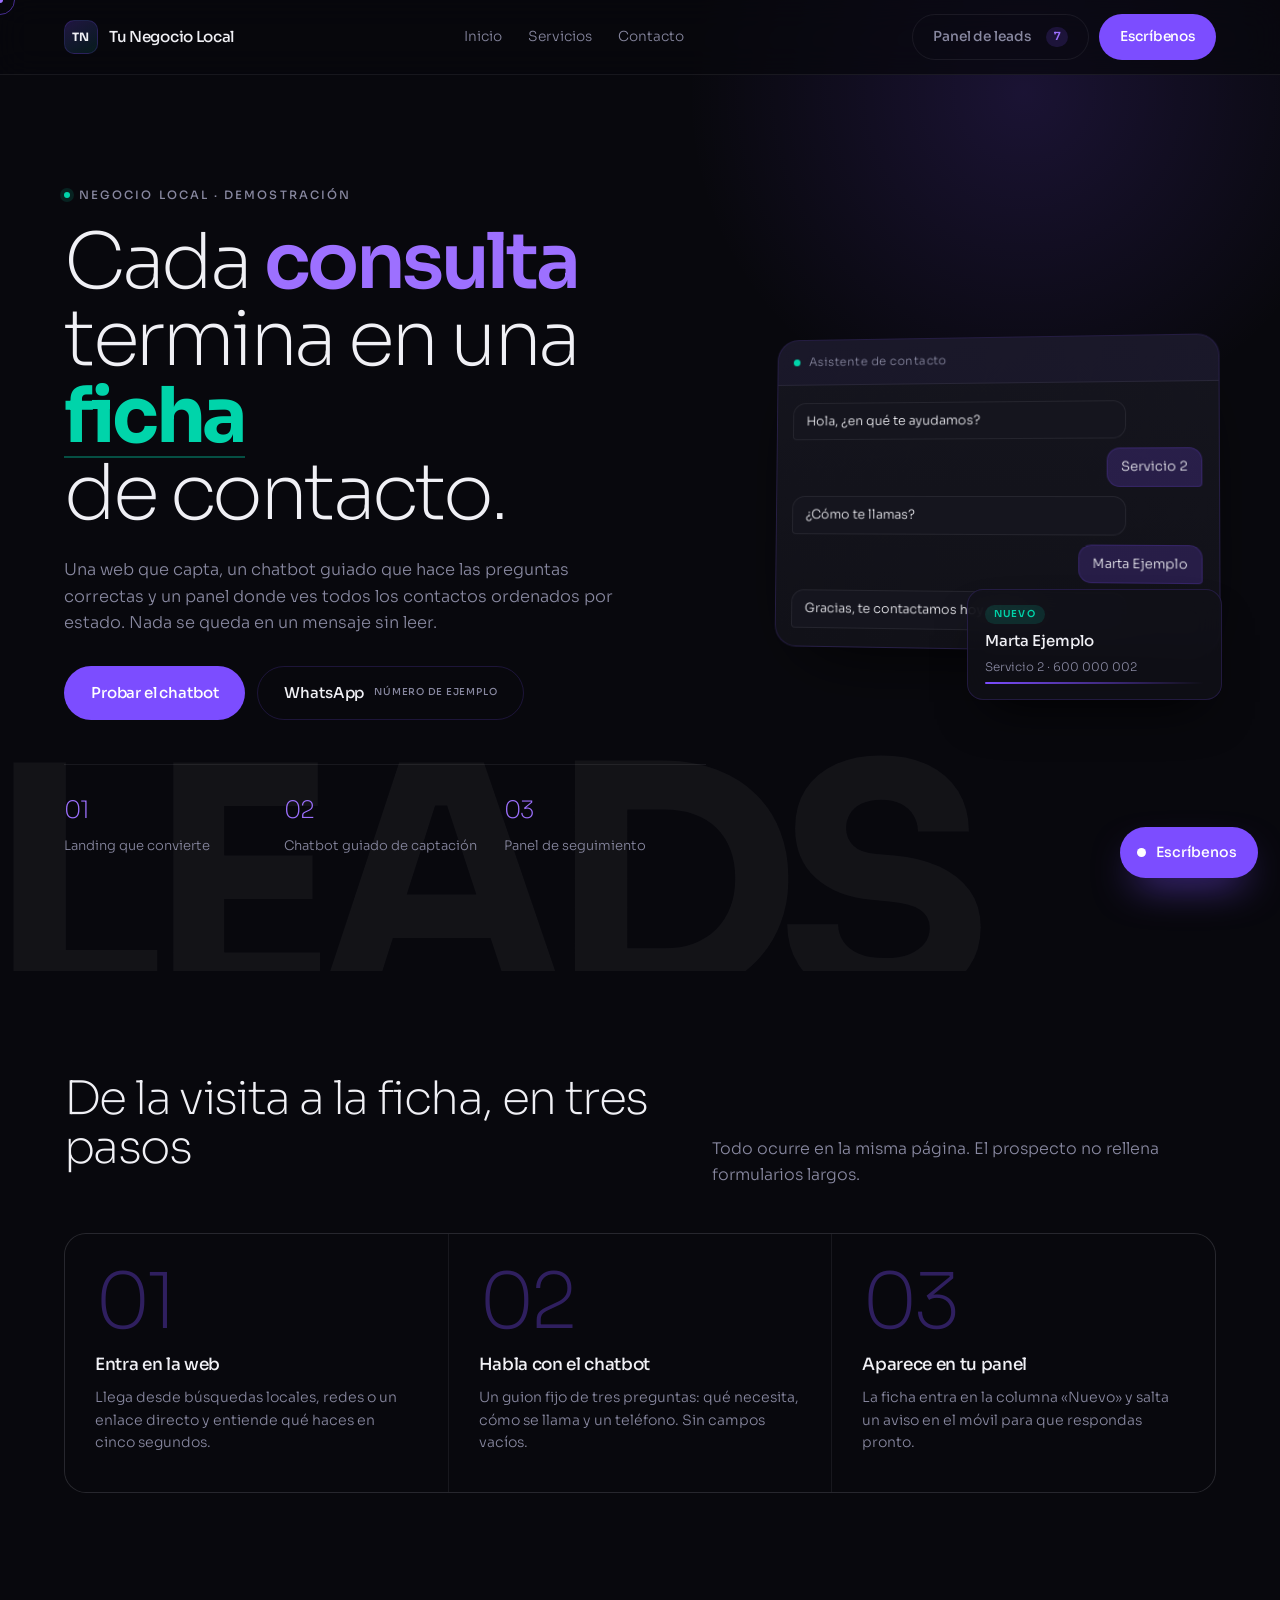
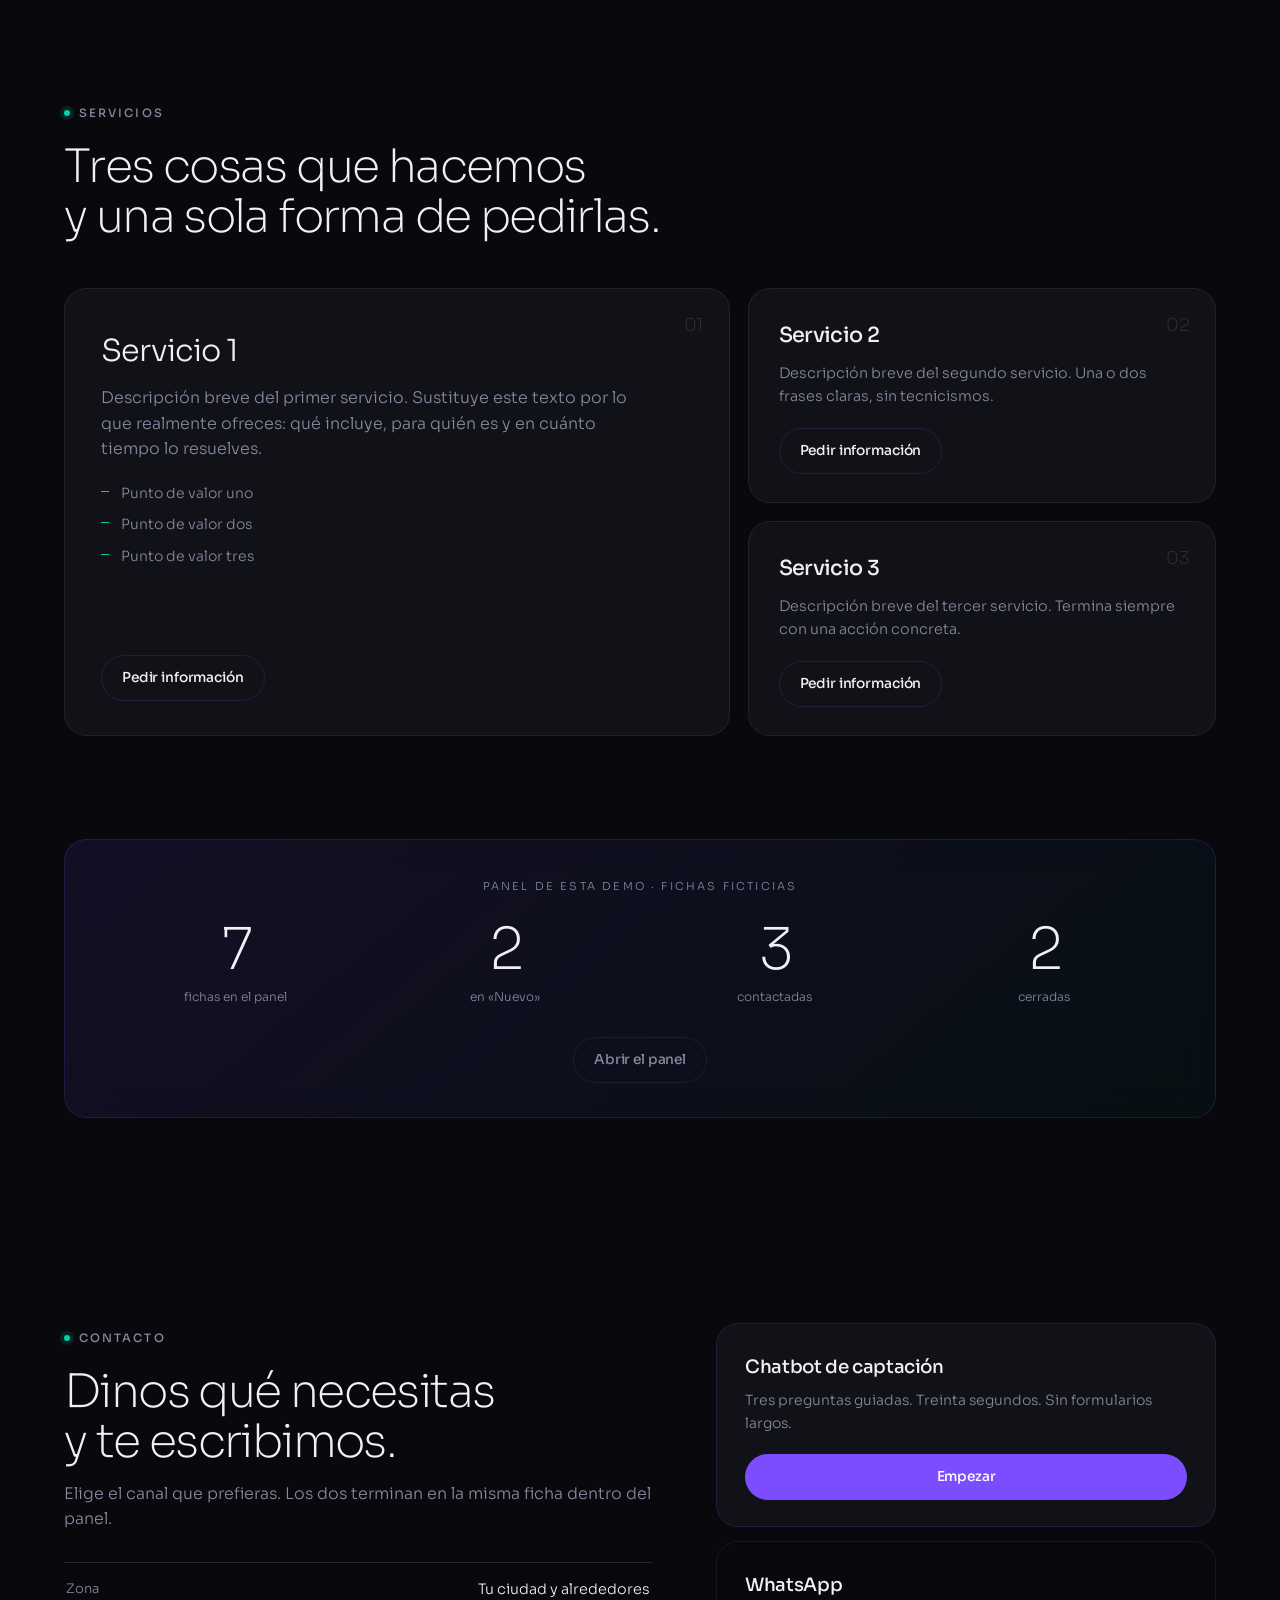
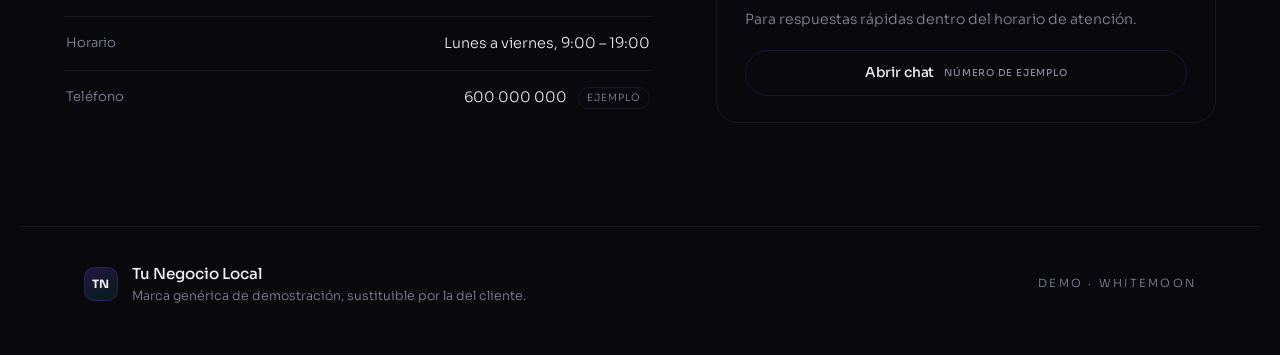
==== index.html @ 9c2a7967 "feat: demo de venta del Pack Lead Demo generica de negocio local, reskineable por sector, en una sol" ====
<!doctype html>
<html lang="es">
<head>
<meta charset="utf-8">
<meta name="viewport" content="width=device-width, initial-scale=1">
<meta name="robots" content="noindex, nofollow, noarchive, nosnippet">
<meta name="googlebot" content="noindex, nofollow">
<title>Tu Negocio Local — Demo Pack Lead</title>
<meta name="description" content="Demostracion comercial del Pack Lead: landing, chatbot de captacion guiado y panel de seguimiento de leads. Datos ficticios.">
<link rel="preconnect" href="https://fonts.googleapis.com">
<link rel="preconnect" href="https://fonts.gstatic.com" crossorigin>
<link href="https://fonts.googleapis.com/css2?family=Sora:wght@200;300;400;500;600;700&display=swap" rel="stylesheet">
<link rel="stylesheet" href="assets/styles.css">
</head>
<body>

<div class="cursor" id="cursorDot" aria-hidden="true"></div>
<div class="cursor cursor--ring" id="cursorRing" aria-hidden="true"></div>

<!-- ============ NAV ============ -->
<header class="nav" id="nav">
  <a class="brand" href="#inicio" data-view="landing">
    <span class="brand__mark" data-brand-mark>TN</span>
    <span class="brand__name" data-brand-name>Tu Negocio Local</span>
  </a>

  <nav class="nav__links" aria-label="Secciones">
    <a href="#inicio" data-view="landing">Inicio</a>
    <a href="#servicios" data-view="landing">Servicios</a>
    <a href="#contacto" data-view="landing">Contacto</a>
  </nav>

  <div class="nav__actions">
    <button class="btn btn--ghost" data-view="pipeline" type="button">
      Panel de leads
      <span class="pill" data-count-total>0</span>
    </button>
    <button class="btn btn--solid" data-chat-open type="button">Escríbenos</button>
  </div>
</header>

<!-- ============ VISTA LANDING ============ -->
<main class="view is-active" id="view-landing">

  <!-- HERO -->
  <section class="hero" id="inicio">
    <span class="hero__ghost" aria-hidden="true">LEADS</span>
    <div class="hero__grid">

      <div class="hero__main">
        <p class="eyebrow"><span class="eyebrow__dot"></span>Negocio local · Demostración</p>
        <h1 class="hero__title">
          Cada <span class="rot" data-rotate>consulta</span><br>
          termina en una <em>ficha</em><br>
          de contacto.
        </h1>
        <p class="hero__lead">
          Una web que capta, un chatbot guiado que hace las preguntas correctas
          y un panel donde ves todos los contactos ordenados por estado.
          Nada se queda en un mensaje sin leer.
        </p>
        <div class="hero__cta">
          <button class="btn btn--solid btn--lg" data-chat-open type="button">Probar el chatbot</button>
          <a class="btn btn--line btn--lg" href="https://wa.me/34600000000?text=Hola%2C%20quiero%20informaci%C3%B3n" target="_blank" rel="noopener">
            WhatsApp<span class="btn__note">número de ejemplo</span>
          </a>
        </div>
        <ul class="hero__meta">
          <li><span>01</span>Landing que convierte</li>
          <li><span>02</span>Chatbot guiado de captación</li>
          <li><span>03</span>Panel de seguimiento</li>
        </ul>
      </div>

      <aside class="hero__aside" aria-hidden="true">
        <div class="device">
          <div class="device__bar">
            <span class="device__dot"></span>
            <span class="device__title">Asistente de contacto</span>
          </div>
          <div class="device__body">
            <p class="bub bub--bot">Hola, ¿en qué te ayudamos?</p>
            <p class="bub bub--user">Servicio 2</p>
            <p class="bub bub--bot">¿Cómo te llamas?</p>
            <p class="bub bub--user">Marta Ejemplo</p>
            <p class="bub bub--bot">Gracias, te contactamos hoy mismo.</p>
          </div>
        </div>
        <div class="floatcard">
          <span class="floatcard__tag">Nuevo</span>
          <strong>Marta Ejemplo</strong>
          <span class="floatcard__meta">Servicio 2 · 600 000 002</span>
          <span class="floatcard__line"></span>
        </div>
      </aside>

    </div>
  </section>

  <!-- FLUJO -->
  <section class="flow">
    <header class="flow__head">
      <h2 class="h2">De la visita a la ficha, en tres pasos</h2>
      <p class="muted">Todo ocurre en la misma página. El prospecto no rellena formularios largos.</p>
    </header>
    <ol class="flow__steps">
      <li class="step" data-reveal style="--i:0">
        <span class="step__num">01</span>
        <h3>Entra en la web</h3>
        <p>Llega desde búsquedas locales, redes o un enlace directo y entiende qué haces en cinco segundos.</p>
      </li>
      <li class="step" data-reveal style="--i:1">
        <span class="step__num">02</span>
        <h3>Habla con el chatbot</h3>
        <p>Un guion fijo de tres preguntas: qué necesita, cómo se llama y un teléfono. Sin campos vacíos.</p>
      </li>
      <li class="step" data-reveal style="--i:2">
        <span class="step__num">03</span>
        <h3>Aparece en tu panel</h3>
        <p>La ficha entra en la columna «Nuevo» y salta un aviso en el móvil para que respondas pronto.</p>
      </li>
    </ol>
  </section>

  <!-- SERVICIOS -->
  <section class="servicios" id="servicios">
    <header class="sec__head">
      <p class="eyebrow"><span class="eyebrow__dot"></span>Servicios</p>
      <h2 class="h2">Tres cosas que hacemos<br>y una sola forma de pedirlas.</h2>
    </header>

    <div class="serv__grid">
      <article class="serv serv--lead" data-reveal style="--i:0">
        <span class="serv__idx">01</span>
        <h3 data-svc="1">Servicio 1</h3>
        <p>Descripción breve del primer servicio. Sustituye este texto por lo que realmente ofreces: qué incluye, para quién es y en cuánto tiempo lo resuelves.</p>
        <ul class="serv__list">
          <li>Punto de valor uno</li>
          <li>Punto de valor dos</li>
          <li>Punto de valor tres</li>
        </ul>
        <button class="btn btn--line" data-chat-open data-chat-service="1" type="button">Pedir información</button>
      </article>

      <article class="serv" data-reveal style="--i:1">
        <span class="serv__idx">02</span>
        <h3 data-svc="2">Servicio 2</h3>
        <p>Descripción breve del segundo servicio. Una o dos frases claras, sin tecnicismos.</p>
        <button class="btn btn--line" data-chat-open data-chat-service="2" type="button">Pedir información</button>
      </article>

      <article class="serv" data-reveal style="--i:2">
        <span class="serv__idx">03</span>
        <h3 data-svc="3">Servicio 3</h3>
        <p>Descripción breve del tercer servicio. Termina siempre con una acción concreta.</p>
        <button class="btn btn--line" data-chat-open data-chat-service="3" type="button">Pedir información</button>
      </article>
    </div>
  </section>

  <!-- CONTADORES DEL PANEL DEMO -->
  <section class="stats">
    <div class="stats__inner">
      <p class="stats__label">Panel de esta demo · fichas ficticias</p>
      <div class="stats__row">
        <div class="stat" data-reveal style="--i:0">
          <span class="stat__n" data-count-total>0</span>
          <span class="stat__k">fichas en el panel</span>
        </div>
        <div class="stat" data-reveal style="--i:1">
          <span class="stat__n" data-count-nuevo>0</span>
          <span class="stat__k">en «Nuevo»</span>
        </div>
        <div class="stat" data-reveal style="--i:2">
          <span class="stat__n" data-count-contactado>0</span>
          <span class="stat__k">contactadas</span>
        </div>
        <div class="stat" data-reveal style="--i:3">
          <span class="stat__n" data-count-cerrado>0</span>
          <span class="stat__k">cerradas</span>
        </div>
      </div>
      <button class="btn btn--ghost" data-view="pipeline" type="button">Abrir el panel</button>
    </div>
  </section>

  <!-- CONTACTO -->
  <section class="contacto" id="contacto">
    <div class="contacto__left" data-reveal style="--i:0">
      <p class="eyebrow"><span class="eyebrow__dot"></span>Contacto</p>
      <h2 class="h2">Dinos qué necesitas<br>y te escribimos.</h2>
      <p class="muted">Elige el canal que prefieras. Los dos terminan en la misma ficha dentro del panel.</p>
      <dl class="contacto__dl">
        <div><dt>Zona</dt><dd>Tu ciudad y alrededores</dd></div>
        <div><dt>Horario</dt><dd>Lunes a viernes, 9:00 – 19:00</dd></div>
        <div><dt>Teléfono</dt><dd>600 000 000 <span class="tag">ejemplo</span></dd></div>
      </dl>
    </div>

    <div class="contacto__right" data-reveal style="--i:1">
      <div class="ccard">
        <h3>Chatbot de captación</h3>
        <p>Tres preguntas guiadas. Treinta segundos. Sin formularios largos.</p>
        <button class="btn btn--solid btn--block" data-chat-open type="button">Empezar</button>
      </div>
      <div class="ccard ccard--alt">
        <h3>WhatsApp</h3>
        <p>Para respuestas rápidas dentro del horario de atención.</p>
        <a class="btn btn--line btn--block" href="https://wa.me/34600000000?text=Hola%2C%20quiero%20informaci%C3%B3n" target="_blank" rel="noopener">Abrir chat<span class="tag">número de ejemplo</span></a>
      </div>
    </div>
  </section>

  <footer class="foot">
    <div class="foot__l">
      <span class="brand__mark" data-brand-mark>TN</span>
      <div>
        <strong data-brand-name>Tu Negocio Local</strong>
        <p class="muted">Marca genérica de demostración, sustituible por la del cliente.</p>
      </div>
    </div>
    <p class="foot__r">Demo · WhiteMoon</p>
  </footer>

</main>

<!-- ============ VISTA PIPELINE ============ -->
<section class="view" id="view-pipeline" aria-label="Panel de leads">

  <div class="gate" id="gate">
    <form class="gate__card" id="gateForm" autocomplete="off">
      <p class="gate__badge">DEMO · sin autenticación real</p>
      <h2>Panel de leads</h2>
      <p class="muted">Acceso de ejemplo. Este panel no guarda ni consulta datos reales: todas las fichas son ficticias y viven solo en esta pestaña.</p>
      <label class="field">
        <span>Usuario</span>
        <input type="text" id="gateUser" value="usuario" spellcheck="false">
      </label>
      <label class="field">
        <span>Contraseña</span>
        <input type="password" id="gatePass" value="demo">
      </label>
      <button class="btn btn--solid btn--block" type="submit">Entrar</button>
      <p class="gate__hint">Credenciales precargadas: <code>usuario</code> / <code>demo</code></p>
    </form>
  </div>

  <div class="board" id="board" hidden>
    <header class="board__head">
      <div>
        <p class="eyebrow"><span class="eyebrow__dot"></span>Panel demo · datos ficticios</p>
        <h2 class="h2">Seguimiento de leads</h2>
      </div>
      <div class="board__actions">
        <button class="btn btn--ghost" data-view="landing" type="button">Volver a la web</button>
        <button class="btn btn--line" id="btnReset" type="button">Reiniciar demo</button>
        <button class="btn btn--solid" data-chat-open type="button">Simular nuevo lead</button>
      </div>
    </header>

    <div class="cols">
      <section class="col" data-col="nuevo">
        <header class="col__head">
          <h3>Nuevo <span class="pill" data-count-nuevo>0</span></h3>
          <span class="col__bar col__bar--nuevo"></span>
        </header>
        <div class="col__body" data-drop="nuevo"></div>
      </section>

      <section class="col" data-col="contactado">
        <header class="col__head">
          <h3>Contactado <span class="pill" data-count-contactado>0</span></h3>
          <span class="col__bar col__bar--contactado"></span>
        </header>
        <div class="col__body" data-drop="contactado"></div>
      </section>

      <section class="col" data-col="cerrado">
        <header class="col__head">
          <h3>Cerrado <span class="pill" data-count-cerrado>0</span></h3>
          <span class="col__bar col__bar--cerrado"></span>
        </header>
        <div class="col__body" data-drop="cerrado"></div>
      </section>
    </div>

    <p class="board__foot">Arrastra una ficha entre columnas o usa las flechas de cada tarjeta. Demo · WhiteMoon</p>
  </div>
</section>

<!-- ============ CHATBOT ============ -->
<button class="launcher" id="launcher" type="button" aria-label="Abrir chat de contacto">
  <span class="launcher__ico" aria-hidden="true"></span>
  <span class="launcher__txt">Escríbenos</span>
</button>

<div class="chat" id="chat" role="dialog" aria-label="Chat de contacto" hidden>
  <header class="chat__head">
    <span class="brand__mark brand__mark--sm" data-brand-mark>TN</span>
    <div class="chat__id">
      <strong data-brand-name>Tu Negocio Local</strong>
      <span>Asistente de contacto</span>
    </div>
    <button class="chat__x" id="chatClose" type="button" aria-label="Cerrar chat">&times;</button>
  </header>

  <div class="chat__log" id="chatLog" aria-live="polite"></div>
  <div class="chat__foot" id="chatFoot"></div>
  <p class="chat__legal">Demostración. Nada de lo que escribas se envía a ningún sitio.</p>
</div>

<!-- Aviso tipo notificación de móvil -->
<div class="toast" id="toast" role="status" aria-live="polite" hidden>
  <span class="toast__ico" data-brand-mark>TN</span>
  <div class="toast__body">
    <div class="toast__top">
      <strong data-brand-name>Tu Negocio Local</strong>
      <span>ahora</span>
    </div>
    <p id="toastText">Nuevo lead</p>
    <span class="toast__tag">aviso de ejemplo</span>
  </div>
</div>

<script src="assets/app.js"></script>
</body>
</html>
---- assets/styles.css ----
/* ============================================================
   Pack Lead — demo de venta · WhiteMoon
   Reskin rápido: cambia los tokens de :root y CONFIG en app.js
   ============================================================ */

:root{
  --bg:#08080d;
  --bg2:#0b0b12;
  --card:#111118;
  --card2:#15151e;
  --p:#7c4dff;
  --p2:#9d70ff;
  --g:#00d4aa;
  --text:#f0f0f5;
  --muted:#8888a0;
  --border:rgba(124,77,255,0.18);
  --border2:rgba(240,240,245,0.07);

  --max:1240px;
  --pad:clamp(20px,5vw,64px);
  --r:16px;
  --r-lg:22px;
  --t:.24s cubic-bezier(.4,0,.2,1);
  --t-slow:.3s cubic-bezier(.4,0,.2,1);
}

*,*::before,*::after{box-sizing:border-box}

html{scroll-behavior:smooth;scroll-padding-top:96px}

body{
  margin:0;
  background:var(--bg);
  color:var(--text);
  font-family:'Sora',system-ui,sans-serif;
  font-weight:300;
  line-height:1.6;
  -webkit-font-smoothing:antialiased;
  overflow-x:hidden;
}

img{max-width:100%}
button,input{font:inherit;color:inherit}
a{color:inherit;text-decoration:none}
[hidden]{display:none!important}

/* ---------- cursor personalizado (solo desktop fino) ---------- */
.cursor{display:none}
@media (hover:hover) and (pointer:fine) and (min-width:1025px){
  body{cursor:none}
  a,button,input,label,[data-drop],.card{cursor:none}
  .cursor{
    display:block;position:fixed;top:0;left:0;z-index:9999;
    pointer-events:none;border-radius:50%;
    transform:translate3d(-50%,-50%,0);
    will-change:transform;
  }
  #cursorDot{width:6px;height:6px;background:var(--p2)}
  #cursorRing{
    width:30px;height:30px;border:1px solid rgba(124,77,255,.55);
    transition:width var(--t),height var(--t),border-color var(--t),background var(--t);
  }
  #cursorRing.is-hot{
    width:52px;height:52px;
    border-color:rgba(0,212,170,.6);
    background:rgba(0,212,170,.07);
  }
}

/* ---------- tipografía base ---------- */
.h2{
  font-size:clamp(1.9rem,3.6vw,3.1rem);
  font-weight:200;
  line-height:1.08;
  letter-spacing:-.035em;
  margin:0 0 14px;
}
.h2 br{display:block}
.muted{color:var(--muted);margin:0}

.eyebrow{
  display:inline-flex;align-items:center;gap:9px;
  margin:0 0 20px;
  font-size:.72rem;font-weight:500;letter-spacing:.18em;text-transform:uppercase;
  color:var(--muted);
}
.eyebrow__dot{
  width:6px;height:6px;border-radius:50%;background:var(--g);
  box-shadow:0 0 0 4px rgba(0,212,170,.13);
}

.tag{
  display:inline-block;margin-left:8px;padding:2px 8px;
  border:1px solid var(--border2);border-radius:99px;
  font-size:.62rem;letter-spacing:.1em;text-transform:uppercase;color:var(--muted);
  vertical-align:middle;
}

.pill{
  display:inline-flex;align-items:center;justify-content:center;
  min-width:22px;height:20px;padding:0 7px;margin-left:8px;
  border-radius:99px;background:rgba(124,77,255,.16);
  color:var(--p2);font-size:.7rem;font-weight:600;
}

/* ---------- botones ---------- */
.btn{
  position:relative;display:inline-flex;align-items:center;justify-content:center;gap:8px;
  padding:11px 20px;border-radius:99px;border:1px solid transparent;
  background:none;font-size:.86rem;font-weight:500;letter-spacing:-.01em;
  transition:background var(--t),border-color var(--t),color var(--t),transform var(--t);
}
.btn:hover{transform:translateY(-1px)}
.btn:active{transform:translateY(0)}
.btn--solid{background:var(--p);color:#fff}
.btn--solid:hover{background:var(--p2)}
.btn--line{border-color:var(--border);color:var(--text)}
.btn--line:hover{border-color:var(--p);background:rgba(124,77,255,.08)}
.btn--ghost{border-color:var(--border2);color:var(--muted)}
.btn--ghost:hover{color:var(--text);border-color:var(--border)}
.btn--lg{padding:14px 26px;font-size:.94rem}
.btn--block{display:flex;width:100%}
.btn__note,.btn .tag{
  font-size:.6rem;letter-spacing:.08em;text-transform:uppercase;color:var(--muted);
  border:0;padding:0;margin-left:2px;white-space:nowrap;
}

/* ---------- nav ---------- */
.nav{
  position:fixed;inset:0 0 auto 0;z-index:900;
  display:flex;align-items:center;justify-content:space-between;gap:24px;
  padding:14px var(--pad);
  background:rgba(8,8,13,.72);
  backdrop-filter:blur(16px);-webkit-backdrop-filter:blur(16px);
  border-bottom:1px solid var(--border2);
}
.brand{display:flex;align-items:center;gap:11px}
.brand__mark{
  display:grid;place-items:center;width:34px;height:34px;flex:none;
  border-radius:10px;border:1px solid var(--border);
  background:linear-gradient(150deg,rgba(124,77,255,.22),rgba(0,212,170,.1));
  font-size:.72rem;font-weight:700;letter-spacing:.06em;
}
.brand__mark--sm{width:30px;height:30px;font-size:.66rem}
.brand__name{font-weight:500;font-size:.95rem;letter-spacing:-.02em}

.nav__links{display:flex;gap:26px}
.nav__links a{
  font-size:.86rem;color:var(--muted);
  transition:color var(--t);
}
.nav__links a:hover{color:var(--text)}

.nav__actions{display:flex;align-items:center;gap:10px}

/* ---------- vistas ---------- */
.view{display:none}
.view.is-active{display:block;animation:viewIn .32s cubic-bezier(.4,0,.2,1)}
@keyframes viewIn{from{opacity:0;transform:translateY(10px)}to{opacity:1;transform:none}}

/* ---------- hero ---------- */
.hero{
  position:relative;overflow:hidden;
  padding:clamp(120px,15vw,180px) var(--pad) clamp(70px,9vw,120px);
}
.hero::before{
  content:'';position:absolute;top:-30%;right:-10%;
  width:60vw;height:60vw;max-width:820px;max-height:820px;
  background:radial-gradient(circle,rgba(124,77,255,.16),transparent 62%);
  pointer-events:none;
}
.hero__ghost{
  position:absolute;left:-.04em;bottom:-.24em;
  font-size:clamp(9rem,25vw,21rem);font-weight:700;letter-spacing:-.06em;
  color:rgba(240,240,245,.045);line-height:1;pointer-events:none;user-select:none;
}
.hero__grid{
  position:relative;max-width:var(--max);margin:0 auto;
  display:grid;grid-template-columns:1.18fr .82fr;gap:clamp(32px,5vw,72px);
  align-items:center;
}
.hero__title{
  margin:0 0 26px;
  font-size:clamp(2.5rem,6vw,5rem);
  font-weight:200;line-height:1;letter-spacing:-.045em;
}
.hero__title em{
  font-style:normal;font-weight:700;color:var(--g);
  position:relative;
}
.hero__title em::after{
  content:'';position:absolute;left:0;right:0;bottom:.08em;height:2px;
  background:rgba(0,212,170,.35);
}
.rot{
  display:inline-block;font-weight:600;color:var(--p2);
  transition:opacity .22s ease,transform .22s ease;
}
.rot.is-out{opacity:0;transform:translateY(-8px)}

.hero__lead{max-width:46ch;margin:0 0 30px;color:var(--muted);font-size:1.02rem}
.hero__cta{display:flex;flex-wrap:wrap;gap:12px;margin-bottom:44px}

.hero__meta{
  list-style:none;margin:0;padding:26px 0 0;
  border-top:1px solid var(--border2);
  display:grid;grid-template-columns:repeat(3,1fr);gap:18px;
}
.hero__meta li{font-size:.82rem;color:var(--muted)}
.hero__meta span{
  display:block;margin-bottom:6px;
  font-size:1.5rem;font-weight:200;color:var(--p2);letter-spacing:-.04em;
}

/* mock del chat + ficha flotante */
.hero__aside{position:relative;padding-bottom:52px}
.device{
  border:1px solid var(--border);border-radius:var(--r-lg);
  background:linear-gradient(180deg,var(--card2),var(--card));
  overflow:hidden;
  box-shadow:0 30px 70px -30px rgba(0,0,0,.9);
  transform:perspective(1000px) rotateY(-6deg) rotateX(2deg);
}
.device__bar{
  display:flex;align-items:center;gap:9px;
  padding:13px 16px;border-bottom:1px solid var(--border2);
  background:rgba(124,77,255,.05);
}
.device__dot{width:7px;height:7px;border-radius:50%;background:var(--g)}
.device__title{font-size:.74rem;color:var(--muted);letter-spacing:.04em}
.device__body{padding:18px 16px;display:flex;flex-direction:column;gap:9px}
.bub{
  margin:0;max-width:82%;padding:9px 13px;border-radius:13px;
  font-size:.8rem;line-height:1.45;
}
.bub--bot{background:var(--card2);border:1px solid var(--border2);border-bottom-left-radius:4px}
.bub--user{
  align-self:flex-end;background:rgba(124,77,255,.2);
  border:1px solid var(--border);border-bottom-right-radius:4px;
}
.floatcard{
  position:absolute;right:-6px;bottom:0;width:min(255px,80%);
  display:flex;flex-direction:column;gap:5px;
  padding:15px 17px;border-radius:var(--r);
  border:1px solid var(--border);
  background:rgba(17,17,24,.82);
  backdrop-filter:blur(14px);-webkit-backdrop-filter:blur(14px);
  box-shadow:0 24px 50px -22px rgba(0,0,0,.95);
  animation:floaty 5.5s ease-in-out infinite;
}
@keyframes floaty{0%,100%{transform:translateY(0)}50%{transform:translateY(-9px)}}
.floatcard__tag{
  align-self:flex-start;padding:2px 9px;border-radius:99px;
  background:rgba(0,212,170,.14);color:var(--g);
  font-size:.6rem;font-weight:600;letter-spacing:.12em;text-transform:uppercase;
}
.floatcard strong{font-weight:500;font-size:.94rem}
.floatcard__meta{font-size:.74rem;color:var(--muted)}
.floatcard__line{height:2px;border-radius:2px;background:linear-gradient(90deg,var(--p),transparent)}

/* ---------- secciones genéricas ---------- */
.flow,.servicios,.contacto,.stats{padding:clamp(64px,8vw,110px) var(--pad)}
.sec__head,.flow__head{max-width:var(--max);margin:0 auto 46px}
.flow__head{display:grid;grid-template-columns:1.1fr .9fr;gap:32px;align-items:end}
.flow__head .muted{max-width:42ch}

/* pasos */
.flow__steps{
  list-style:none;max-width:var(--max);margin:0 auto;padding:0;
  display:grid;grid-template-columns:repeat(3,1fr);gap:1px;
  background:var(--border2);border:1px solid var(--border2);border-radius:var(--r-lg);
  overflow:hidden;
}
.step{padding:34px 30px 38px;background:var(--bg);transition:background var(--t)}
.step:hover{background:var(--card)}
.step__num{
  display:block;margin-bottom:14px;
  font-size:clamp(3.4rem,6vw,5.2rem);font-weight:200;line-height:.9;
  letter-spacing:-.06em;color:rgba(124,77,255,.34);
}
.step h3{margin:0 0 8px;font-size:1.06rem;font-weight:500;letter-spacing:-.02em}
.step p{margin:0;color:var(--muted);font-size:.88rem}

/* servicios: asimétrico 1 grande + 2 apilados */
.serv__grid{
  max-width:var(--max);margin:0 auto;
  display:grid;grid-template-columns:1.35fr .95fr;
  grid-template-rows:auto auto;gap:18px;
}
.serv{
  position:relative;padding:30px 30px 28px;
  border:1px solid var(--border2);border-radius:var(--r-lg);
  background:var(--card);
  transition:border-color var(--t),background var(--t),transform var(--t);
}
.serv:hover{border-color:var(--border);background:var(--card2);transform:translateY(-3px)}
.serv--lead{grid-row:span 2;display:flex;flex-direction:column;padding:38px 36px 34px}
.serv__idx{
  position:absolute;top:22px;right:26px;
  font-size:1.1rem;font-weight:200;color:rgba(240,240,245,.14);letter-spacing:-.04em;
}
.serv h3{margin:0 0 10px;font-size:1.3rem;font-weight:500;letter-spacing:-.03em}
.serv--lead h3{font-size:1.9rem;font-weight:300}
.serv p{margin:0 0 20px;color:var(--muted);font-size:.9rem}
.serv--lead p{font-size:1rem;max-width:44ch}
.serv__list{list-style:none;margin:0 0 26px;padding:0;display:grid;gap:9px}
.serv__list li{
  position:relative;padding-left:20px;font-size:.88rem;color:var(--muted);
}
.serv__list li::before{
  content:'';position:absolute;left:0;top:.62em;
  width:8px;height:1px;background:var(--g);
}
.serv--lead .btn{margin-top:auto;align-self:flex-start}

/* contadores glassmorphism */
.stats{padding-top:0}
.stats__inner{
  max-width:var(--max);margin:0 auto;padding:38px clamp(24px,4vw,48px) 34px;
  border:1px solid var(--border);border-radius:var(--r-lg);
  background:linear-gradient(140deg,rgba(124,77,255,.1),rgba(0,212,170,.04));
  backdrop-filter:blur(18px);-webkit-backdrop-filter:blur(18px);
  text-align:center;
}
.stats__label{
  margin:0 0 26px;font-size:.68rem;letter-spacing:.2em;text-transform:uppercase;color:var(--muted);
}
.stats__row{
  display:grid;grid-template-columns:repeat(4,1fr);gap:24px;margin-bottom:30px;
}
.stat__n{
  display:block;font-size:clamp(2.4rem,5vw,3.6rem);font-weight:200;
  line-height:1;letter-spacing:-.05em;color:var(--text);
  font-variant-numeric:tabular-nums;
}
.stat__k{display:block;margin-top:9px;font-size:.76rem;color:var(--muted)}

/* contacto */
.contacto{
  max-width:calc(var(--max) + var(--pad)*2);margin:0 auto;
  display:grid;grid-template-columns:1fr .85fr;gap:clamp(32px,5vw,72px);align-items:start;
}
.contacto__dl{margin:30px 0 0;display:grid;gap:1px;background:var(--border2);border-top:1px solid var(--border2)}
.contacto__dl>div{
  display:flex;justify-content:space-between;gap:20px;
  padding:15px 2px;background:var(--bg);
}
.contacto__dl dt{color:var(--muted);font-size:.82rem;margin:0}
.contacto__dl dd{margin:0;font-size:.9rem}
.contacto__right{display:grid;gap:14px}
.ccard{
  padding:28px 28px 26px;border-radius:var(--r-lg);
  border:1px solid var(--border);background:var(--card);
}
.ccard--alt{border-color:var(--border2);background:transparent}
.ccard h3{margin:0 0 8px;font-size:1.15rem;font-weight:500;letter-spacing:-.02em}
.ccard p{margin:0 0 20px;color:var(--muted);font-size:.88rem}

/* footer */
.foot{
  max-width:var(--max);margin:0 auto;
  padding:34px var(--pad) 48px;
  display:flex;align-items:center;justify-content:space-between;gap:24px;flex-wrap:wrap;
  border-top:1px solid var(--border2);
}
.foot__l{display:flex;align-items:center;gap:14px}
.foot__l strong{font-weight:500;font-size:.95rem}
.foot__l .muted{font-size:.78rem}
.foot__r{
  margin:0;font-size:.7rem;letter-spacing:.2em;text-transform:uppercase;color:var(--muted);
}

/* ---------- reveal ---------- */
[data-reveal]{
  opacity:0;transform:translateY(18px);
  transition:opacity .55s cubic-bezier(.4,0,.2,1),transform .55s cubic-bezier(.4,0,.2,1);
  transition-delay:calc(var(--i,0) * 70ms);
}
[data-reveal].is-in{opacity:1;transform:none}

/* ============================================================
   PANEL / PIPELINE
   ============================================================ */
#view-pipeline{padding:104px var(--pad) 64px;min-height:100vh}

.gate{display:grid;place-items:center;min-height:70vh}
.gate__card{
  width:min(420px,100%);padding:34px 32px 30px;
  border:1px solid var(--border);border-radius:var(--r-lg);
  background:var(--card);
  box-shadow:0 40px 80px -40px rgba(0,0,0,.9);
}
.gate__badge{
  display:inline-block;margin:0 0 16px;padding:4px 11px;border-radius:99px;
  background:rgba(0,212,170,.12);color:var(--g);
  font-size:.62rem;font-weight:600;letter-spacing:.14em;
}
.gate__card h2{margin:0 0 8px;font-size:1.6rem;font-weight:300;letter-spacing:-.03em}
.gate__card .muted{font-size:.84rem;margin-bottom:24px}
.field{display:block;margin-bottom:14px}
.field span{
  display:block;margin-bottom:6px;
  font-size:.7rem;letter-spacing:.12em;text-transform:uppercase;color:var(--muted);
}
.field input{
  width:100%;padding:12px 14px;border-radius:11px;
  border:1px solid var(--border2);background:var(--bg2);color:var(--text);
  font-size:.9rem;transition:border-color var(--t);
}
.field input:focus{outline:none;border-color:var(--p)}
.gate__hint{margin:14px 0 0;font-size:.74rem;color:var(--muted);text-align:center}
.gate__hint code{
  padding:2px 6px;border-radius:5px;background:rgba(124,77,255,.14);
  color:var(--p2);font-size:.72rem;
}

.board{max-width:var(--max);margin:0 auto}
.board__head{
  display:flex;align-items:flex-end;justify-content:space-between;gap:24px;flex-wrap:wrap;
  margin-bottom:34px;
}
.board__actions{display:flex;gap:10px;flex-wrap:wrap}

.cols{display:grid;grid-template-columns:repeat(3,1fr);gap:16px;align-items:start}
.col{
  border:1px solid var(--border2);border-radius:var(--r-lg);
  background:var(--bg2);padding:16px 14px 18px;
  transition:border-color var(--t),background var(--t);
}
.col.is-over{border-color:var(--p);background:rgba(124,77,255,.06)}
.col__head h3{
  margin:0 0 12px;display:flex;align-items:center;
  font-size:.84rem;font-weight:500;letter-spacing:.06em;text-transform:uppercase;color:var(--muted);
}
.col__bar{display:block;height:2px;border-radius:2px;margin-bottom:16px}
.col__bar--nuevo{background:linear-gradient(90deg,var(--p),rgba(124,77,255,.1))}
.col__bar--contactado{background:linear-gradient(90deg,var(--p2),rgba(157,112,255,.08))}
.col__bar--cerrado{background:linear-gradient(90deg,var(--g),rgba(0,212,170,.08))}
.col__body{display:grid;gap:11px;min-height:120px}

.card{
  position:relative;padding:15px 16px 13px;border-radius:var(--r);
  border:1px solid var(--border2);background:var(--card);
  transition:border-color var(--t),transform var(--t),box-shadow var(--t);
}
.card:hover{border-color:var(--border);transform:translateY(-2px)}
.card.is-dragging{opacity:.4}
.card.is-fresh{animation:cardIn .5s cubic-bezier(.34,1.4,.5,1)}
@keyframes cardIn{
  0%{opacity:0;transform:translateY(-16px) scale(.94);box-shadow:0 0 0 0 rgba(0,212,170,.5)}
  60%{box-shadow:0 0 0 6px rgba(0,212,170,0)}
  100%{opacity:1;transform:none}
}
.card__top{display:flex;align-items:center;justify-content:space-between;gap:10px;margin-bottom:5px}
.card__name{font-size:.98rem;font-weight:500;letter-spacing:-.02em}
.card__time{font-size:.68rem;color:var(--muted);font-variant-numeric:tabular-nums}
.card__svc{
  display:inline-block;margin-bottom:9px;padding:2px 9px;border-radius:99px;
  background:rgba(124,77,255,.13);color:var(--p2);font-size:.66rem;letter-spacing:.04em;
}
.card__tel{margin:0 0 12px;font-size:.82rem;color:var(--muted);font-variant-numeric:tabular-nums}
.card__nav{display:flex;gap:6px;border-top:1px solid var(--border2);padding-top:10px}
.card__btn{
  flex:1;padding:6px 0;border-radius:8px;border:1px solid var(--border2);
  background:none;color:var(--muted);font-size:.72rem;
  transition:border-color var(--t),color var(--t),background var(--t);
}
.card__btn:hover:not(:disabled){border-color:var(--p);color:var(--text);background:rgba(124,77,255,.08)}
.card__btn:disabled{opacity:.28}
.card__new{
  position:absolute;top:-6px;right:12px;padding:2px 8px;border-radius:99px;
  background:var(--g);color:#04120e;font-size:.58rem;font-weight:700;letter-spacing:.1em;
}
.col__empty{
  padding:22px 12px;border:1px dashed var(--border2);border-radius:var(--r);
  text-align:center;font-size:.78rem;color:var(--muted);
}
.board__foot{
  margin:34px 0 0;font-size:.72rem;color:var(--muted);
  letter-spacing:.06em;text-align:center;
}

/* ============================================================
   CHATBOT
   ============================================================ */
.launcher{
  position:fixed;right:22px;bottom:22px;z-index:880;
  display:flex;align-items:center;gap:10px;
  padding:13px 20px 13px 16px;border-radius:99px;border:1px solid var(--border);
  background:var(--p);color:#fff;font-size:.88rem;font-weight:500;
  box-shadow:0 18px 40px -14px rgba(124,77,255,.7);
  transition:background var(--t),transform var(--t),opacity var(--t);
}
.launcher:hover{background:var(--p2);transform:translateY(-2px)}
.launcher.is-hidden{opacity:0;pointer-events:none;transform:translateY(8px)}
.launcher__ico{
  width:9px;height:9px;border-radius:50%;background:#fff;
  box-shadow:0 0 0 0 rgba(255,255,255,.6);
  animation:ping 2.4s ease-out infinite;
}
@keyframes ping{
  0%{box-shadow:0 0 0 0 rgba(255,255,255,.55)}
  70%{box-shadow:0 0 0 10px rgba(255,255,255,0)}
  100%{box-shadow:0 0 0 0 rgba(255,255,255,0)}
}

.chat{
  position:fixed;right:22px;bottom:22px;z-index:890;
  width:370px;max-height:min(620px,84vh);
  display:flex;flex-direction:column;
  border:1px solid var(--border);border-radius:var(--r-lg);
  background:var(--card);overflow:hidden;
  box-shadow:0 40px 90px -30px rgba(0,0,0,.95);
  animation:chatIn .28s cubic-bezier(.34,1.3,.5,1);
}
@keyframes chatIn{from{opacity:0;transform:translateY(16px) scale(.97)}to{opacity:1;transform:none}}

.chat__head{
  display:flex;align-items:center;gap:11px;
  padding:14px 14px 13px 16px;border-bottom:1px solid var(--border2);
  background:rgba(124,77,255,.06);
}
.chat__id{flex:1;line-height:1.25}
.chat__id strong{display:block;font-size:.9rem;font-weight:500}
.chat__id span{font-size:.7rem;color:var(--muted)}
.chat__x{
  width:30px;height:30px;border-radius:8px;border:1px solid var(--border2);
  background:none;color:var(--muted);font-size:1.2rem;line-height:1;
  transition:color var(--t),border-color var(--t);
}
.chat__x:hover{color:var(--text);border-color:var(--border)}

.chat__log{
  flex:1;overflow-y:auto;padding:18px 16px;
  display:flex;flex-direction:column;gap:10px;
  scrollbar-width:thin;scrollbar-color:rgba(124,77,255,.35) transparent;
}
.chat__log::-webkit-scrollbar{width:6px}
.chat__log::-webkit-scrollbar-thumb{background:rgba(124,77,255,.3);border-radius:3px}

.msg{
  max-width:86%;padding:10px 14px;border-radius:14px;
  font-size:.85rem;line-height:1.5;
  animation:msgIn .3s cubic-bezier(.4,0,.2,1);
}
@keyframes msgIn{from{opacity:0;transform:translateY(7px)}to{opacity:1;transform:none}}
.msg--bot{background:var(--card2);border:1px solid var(--border2);border-bottom-left-radius:4px}
.msg--user{
  align-self:flex-end;background:rgba(124,77,255,.22);
  border:1px solid var(--border);border-bottom-right-radius:4px;
}
.typing{display:flex;gap:4px;align-items:center;padding:13px 14px}
.typing span{
  width:5px;height:5px;border-radius:50%;background:var(--muted);
  animation:dot 1.2s infinite ease-in-out;
}
.typing span:nth-child(2){animation-delay:.16s}
.typing span:nth-child(3){animation-delay:.32s}
@keyframes dot{0%,60%,100%{opacity:.25;transform:translateY(0)}30%{opacity:1;transform:translateY(-3px)}}

.chat__foot{padding:0 16px 4px;display:grid;gap:8px}
.chat__foot:empty{padding:0}
.opts{display:grid;gap:7px}
.opt{
  padding:10px 14px;border-radius:11px;border:1px solid var(--border);
  background:rgba(124,77,255,.06);color:var(--text);
  font-size:.84rem;text-align:left;
  transition:background var(--t),border-color var(--t),transform var(--t);
}
.opt:hover{background:rgba(124,77,255,.16);transform:translateX(3px)}

.entry{display:flex;gap:8px}
.entry input{
  flex:1;padding:11px 14px;border-radius:11px;
  border:1px solid var(--border2);background:var(--bg2);color:var(--text);
  font-size:.86rem;transition:border-color var(--t);
}
.entry input:focus{outline:none;border-color:var(--p)}
.entry button{
  padding:0 16px;border-radius:11px;border:0;background:var(--p);color:#fff;
  font-size:.84rem;font-weight:500;transition:background var(--t);
}
.entry button:hover{background:var(--p2)}
.entry__err{margin:0;font-size:.72rem;color:#ff8a8a}

.chat__legal{
  margin:0;padding:8px 16px 12px;
  font-size:.66rem;color:var(--muted);text-align:center;
  border-top:1px solid var(--border2);
}

/* ---------- toast ---------- */
.toast{
  position:fixed;top:84px;right:22px;z-index:950;
  display:flex;gap:12px;width:min(330px,calc(100vw - 44px));
  padding:14px 16px;border-radius:var(--r);
  border:1px solid var(--border);
  background:rgba(17,17,24,.92);
  backdrop-filter:blur(18px);-webkit-backdrop-filter:blur(18px);
  box-shadow:0 26px 60px -22px rgba(0,0,0,.95);
  animation:toastIn .38s cubic-bezier(.34,1.35,.5,1);
}
.toast.is-shifted{right:calc(370px + 36px)}
.toast.is-out{animation:toastOut .3s cubic-bezier(.4,0,.2,1) forwards}
@keyframes toastIn{from{opacity:0;transform:translateX(26px)}to{opacity:1;transform:none}}
@keyframes toastOut{to{opacity:0;transform:translateX(26px)}}
.toast__ico{
  display:grid;place-items:center;width:36px;height:36px;flex:none;border-radius:10px;
  border:1px solid var(--border);
  background:linear-gradient(150deg,rgba(124,77,255,.24),rgba(0,212,170,.1));
  font-size:.7rem;font-weight:700;
}
.toast__body{flex:1;min-width:0}
.toast__top{display:flex;justify-content:space-between;gap:10px;margin-bottom:2px}
.toast__top strong{font-size:.78rem;font-weight:500}
.toast__top span{font-size:.68rem;color:var(--muted)}
.toast__body p{margin:0 0 6px;font-size:.86rem;line-height:1.35}
.toast__tag{
  font-size:.6rem;letter-spacing:.1em;text-transform:uppercase;color:var(--muted);
}

/* ============================================================
   RESPONSIVE
   ============================================================ */
@media (max-width:900px){
  .hero__grid{grid-template-columns:1fr;gap:48px}
  .hero__aside{max-width:420px}
  .flow__head{grid-template-columns:1fr;align-items:start}
  .flow__steps{grid-template-columns:1fr}
  .serv__grid{grid-template-columns:1fr}
  .serv--lead{grid-row:auto}
  .contacto{grid-template-columns:1fr}
  .stats__row{grid-template-columns:repeat(2,1fr);gap:28px}
  .cols{grid-template-columns:1fr;gap:14px}
  .col__body{min-height:0}
  .nav__links{display:none}
}

@media (max-width:600px){
  html{scroll-padding-top:80px}
  .nav{padding:11px 16px;gap:10px}
  .brand__name{display:none}
  .nav__actions .btn{padding:9px 13px;font-size:.78rem}
  .hero{padding-top:104px}
  .hero__meta{grid-template-columns:1fr;gap:14px;padding-top:20px}
  .hero__meta span{display:inline-block;margin:0 10px 0 0;font-size:1.05rem}
  .hero__cta{flex-direction:column}
  .hero__cta .btn{width:100%;justify-content:center}
  .hero__aside{padding-bottom:66px}
  .device{transform:none}
  .floatcard{right:0;width:min(230px,86%)}
  .stats__row{grid-template-columns:1fr;gap:22px}
  .stats__inner{padding:30px 20px 28px}
  .step{padding:26px 22px 30px}
  .serv,.serv--lead{padding:26px 22px 24px}
  .board__head{align-items:flex-start}
  .board__actions{width:100%}
  .board__actions .btn{flex:1;justify-content:center;font-size:.78rem;padding:10px 12px}
  .foot{flex-direction:column;align-items:flex-start;gap:18px}

  .launcher{right:14px;bottom:14px;padding:12px 18px 12px 15px}
  .chat{
    right:0;left:0;bottom:0;width:100%;
    max-height:88vh;border-radius:var(--r-lg) var(--r-lg) 0 0;
    border-left:0;border-right:0;border-bottom:0;
  }
  .toast,.toast.is-shifted{top:72px;bottom:auto;right:12px;left:12px;width:auto}
}

@media (prefers-reduced-motion:reduce){
  *,*::before,*::after{animation-duration:.01ms!important;animation-iteration-count:1!important;transition-duration:.01ms!important}
  [data-reveal]{opacity:1;transform:none}
  html{scroll-behavior:auto}
}
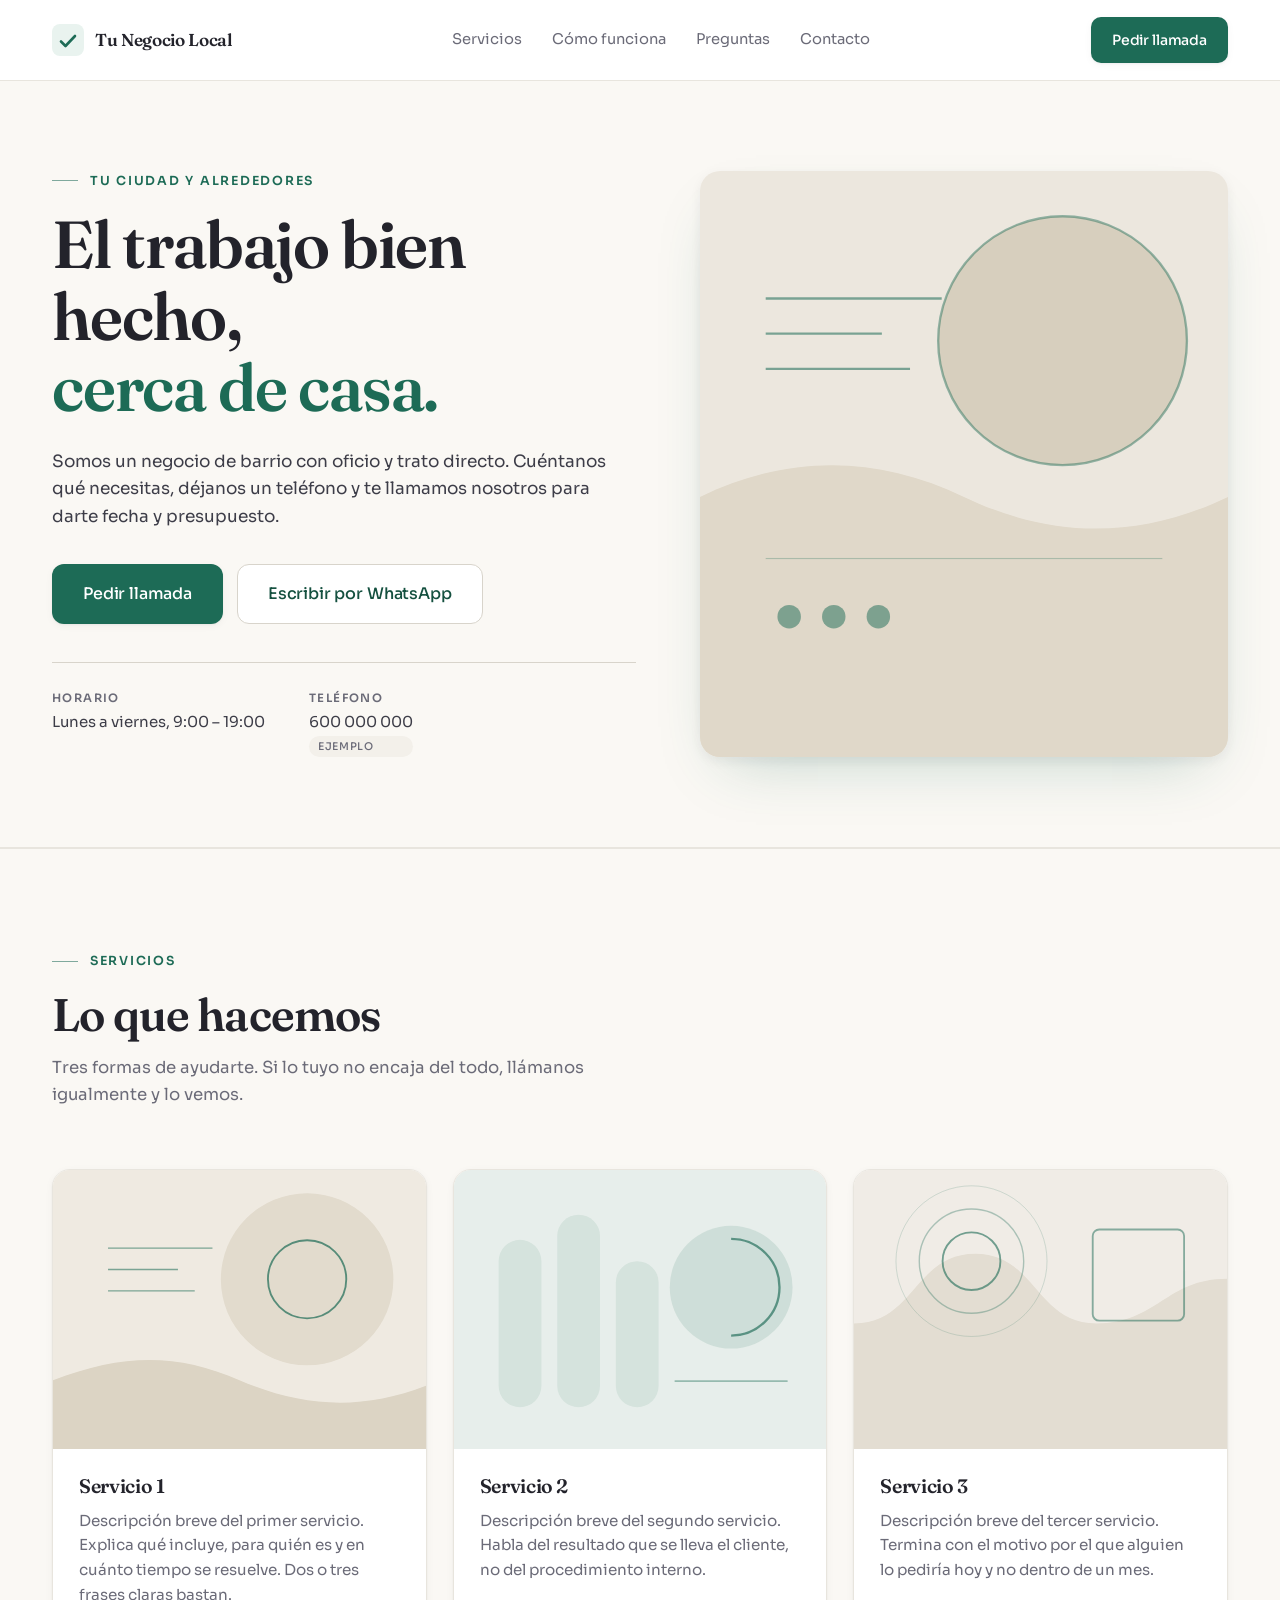
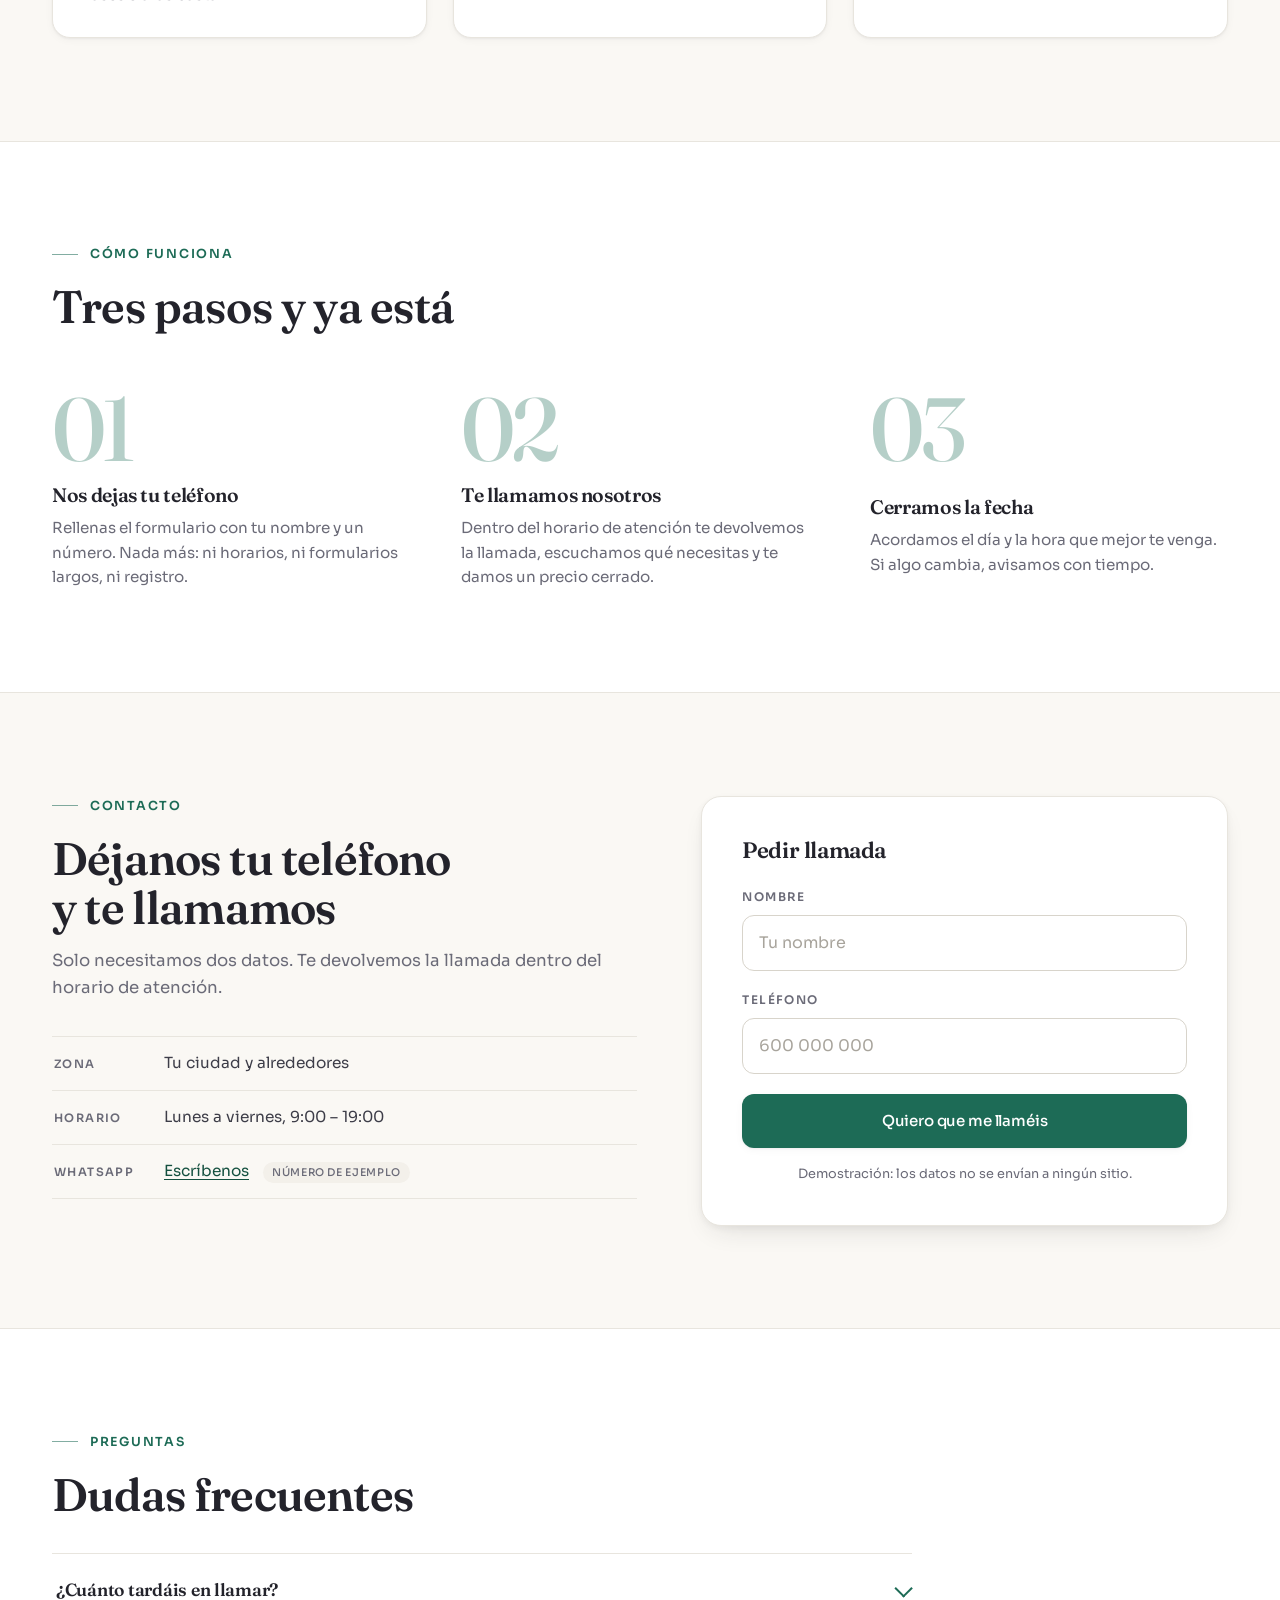
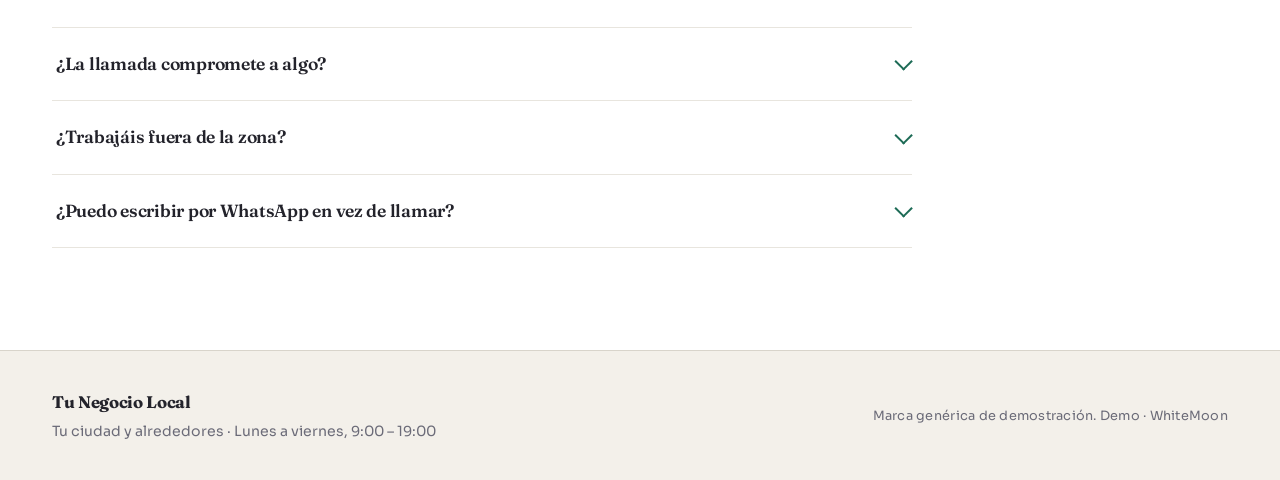
==== commit 0af1dc87: "feat: rehacer la demo en claro con panel separado Sustituye el enfoque dark con kanban embebido por " ====
--- a/index.html
+++ b/index.html
@@ -5,322 +5,237 @@
 <meta name="viewport" content="width=device-width, initial-scale=1">
 <meta name="robots" content="noindex, nofollow, noarchive, nosnippet">
 <meta name="googlebot" content="noindex, nofollow">
-<title>Tu Negocio Local — Demo Pack Lead</title>
-<meta name="description" content="Demostracion comercial del Pack Lead: landing, chatbot de captacion guiado y panel de seguimiento de leads. Datos ficticios.">
+<title>Tu Negocio Local</title>
+<meta name="description" content="Demostración de landing para negocio local. Datos ficticios.">
+<link rel="icon" href="data:image/svg+xml,%3Csvg xmlns='http://www.w3.org/2000/svg' viewBox='0 0 32 32'%3E%3Crect width='32' height='32' rx='7' fill='%23e9f3ef'/%3E%3Cpath d='M9 17.5l4.5 4.5L23 12' fill='none' stroke='%231d6b56' stroke-width='2.6' stroke-linecap='round' stroke-linejoin='round'/%3E%3C/svg%3E">
 <link rel="preconnect" href="https://fonts.googleapis.com">
 <link rel="preconnect" href="https://fonts.gstatic.com" crossorigin>
-<link href="https://fonts.googleapis.com/css2?family=Sora:wght@200;300;400;500;600;700&display=swap" rel="stylesheet">
+<link href="https://fonts.googleapis.com/css2?family=Fraunces:opsz,wght@9..144,500;9..144,600&family=Sora:wght@300;400;500;600&display=swap" rel="stylesheet">
 <link rel="stylesheet" href="assets/styles.css">
 </head>
 <body>
 
-<div class="cursor" id="cursorDot" aria-hidden="true"></div>
-<div class="cursor cursor--ring" id="cursorRing" aria-hidden="true"></div>
+<a class="skip" href="#contacto">Saltar al formulario</a>
 
 <!-- ============ NAV ============ -->
 <header class="nav" id="nav">
-  <a class="brand" href="#inicio" data-view="landing">
-    <span class="brand__mark" data-brand-mark>TN</span>
-    <span class="brand__name" data-brand-name>Tu Negocio Local</span>
-  </a>
-
-  <nav class="nav__links" aria-label="Secciones">
-    <a href="#inicio" data-view="landing">Inicio</a>
-    <a href="#servicios" data-view="landing">Servicios</a>
-    <a href="#contacto" data-view="landing">Contacto</a>
-  </nav>
-
-  <div class="nav__actions">
-    <button class="btn btn--ghost" data-view="pipeline" type="button">
-      Panel de leads
-      <span class="pill" data-count-total>0</span>
-    </button>
-    <button class="btn btn--solid" data-chat-open type="button">Escríbenos</button>
+  <div class="wrap nav__inner">
+    <a class="brand" href="#top">
+      <span class="brand__mark" aria-hidden="true">
+        <svg viewBox="0 0 32 32" width="32" height="32"><rect width="32" height="32" rx="8" fill="#e9f3ef"/><path d="M9 17.5l4.5 4.5L23 12" fill="none" stroke="#1d6b56" stroke-width="2.6" stroke-linecap="round" stroke-linejoin="round"/></svg>
+      </span>
+      <span class="brand__name" data-brand-name>Tu Negocio Local</span>
+    </a>
+
+    <nav class="nav__links" aria-label="Secciones">
+      <a href="#servicios">Servicios</a>
+      <a href="#como">Cómo funciona</a>
+      <a href="#faq">Preguntas</a>
+      <a href="#contacto">Contacto</a>
+    </nav>
+
+    <a class="btn btn--solid btn--sm nav__cta" href="#contacto">Pedir llamada</a>
   </div>
 </header>
 
-<!-- ============ VISTA LANDING ============ -->
-<main class="view is-active" id="view-landing">
-
-  <!-- HERO -->
-  <section class="hero" id="inicio">
-    <span class="hero__ghost" aria-hidden="true">LEADS</span>
-    <div class="hero__grid">
-
-      <div class="hero__main">
-        <p class="eyebrow"><span class="eyebrow__dot"></span>Negocio local · Demostración</p>
-        <h1 class="hero__title">
-          Cada <span class="rot" data-rotate>consulta</span><br>
-          termina en una <em>ficha</em><br>
-          de contacto.
+<main id="top">
+
+  <!-- ============ HERO ============ -->
+  <section class="hero">
+    <div class="wrap hero__grid">
+      <div class="hero__text">
+        <p class="eyebrow"><span class="eyebrow__rule"></span><span data-zone>Tu ciudad y alrededores</span></p>
+        <h1>
+          El trabajo bien hecho,
+          <span class="accent">cerca de casa.</span>
         </h1>
-        <p class="hero__lead">
-          Una web que capta, un chatbot guiado que hace las preguntas correctas
-          y un panel donde ves todos los contactos ordenados por estado.
-          Nada se queda en un mensaje sin leer.
+        <p class="hero__desc">
+          Somos un negocio de barrio con oficio y trato directo. Cuéntanos qué necesitas,
+          déjanos un teléfono y te llamamos nosotros para darte fecha y presupuesto.
         </p>
-        <div class="hero__cta">
-          <button class="btn btn--solid btn--lg" data-chat-open type="button">Probar el chatbot</button>
-          <a class="btn btn--line btn--lg" href="https://wa.me/34600000000?text=Hola%2C%20quiero%20informaci%C3%B3n" target="_blank" rel="noopener">
-            WhatsApp<span class="btn__note">número de ejemplo</span>
+        <div class="hero__actions">
+          <a class="btn btn--solid btn--lg" href="#contacto">Pedir llamada</a>
+          <a class="btn btn--ghost btn--lg" href="https://wa.me/34600000000?text=Hola%2C%20quiero%20informaci%C3%B3n" target="_blank" rel="noopener" data-wa>
+            Escribir por WhatsApp
           </a>
         </div>
         <ul class="hero__meta">
-          <li><span>01</span>Landing que convierte</li>
-          <li><span>02</span>Chatbot guiado de captación</li>
-          <li><span>03</span>Panel de seguimiento</li>
+          <li><strong>Horario</strong><span data-hours>Lunes a viernes, 9:00 – 19:00</span></li>
+          <li><strong>Teléfono</strong><span data-phone>600 000 000</span> <span class="tag">ejemplo</span></li>
         </ul>
       </div>
 
-      <aside class="hero__aside" aria-hidden="true">
-        <div class="device">
-          <div class="device__bar">
-            <span class="device__dot"></span>
-            <span class="device__title">Asistente de contacto</span>
-          </div>
-          <div class="device__body">
-            <p class="bub bub--bot">Hola, ¿en qué te ayudamos?</p>
-            <p class="bub bub--user">Servicio 2</p>
-            <p class="bub bub--bot">¿Cómo te llamas?</p>
-            <p class="bub bub--user">Marta Ejemplo</p>
-            <p class="bub bub--bot">Gracias, te contactamos hoy mismo.</p>
-          </div>
+      <figure class="hero__figure">
+        <img src="assets/img/hero.svg" alt="" width="900" height="1080" loading="eager">
+      </figure>
+    </div>
+  </section>
+
+  <!-- ============ SERVICIOS ============ -->
+  <section class="section section--soft" id="servicios">
+    <div class="wrap">
+      <header class="section__head">
+        <p class="eyebrow"><span class="eyebrow__rule"></span>Servicios</p>
+        <h2>Lo que hacemos</h2>
+        <p class="section__lead">Tres formas de ayudarte. Si lo tuyo no encaja del todo, llámanos igualmente y lo vemos.</p>
+      </header>
+
+      <div class="cards">
+        <article class="card" data-reveal style="--i:0">
+          <figure class="card__media">
+            <img src="assets/img/servicio-1.svg" alt="" width="800" height="600" loading="lazy">
+          </figure>
+          <div class="card__body">
+            <h3 data-svc="1">Servicio 1</h3>
+            <p>Descripción breve del primer servicio. Explica qué incluye, para quién es y en cuánto tiempo se resuelve. Dos o tres frases claras bastan.</p>
+          </div>
+        </article>
+
+        <article class="card" data-reveal style="--i:1">
+          <figure class="card__media">
+            <img src="assets/img/servicio-2.svg" alt="" width="800" height="600" loading="lazy">
+          </figure>
+          <div class="card__body">
+            <h3 data-svc="2">Servicio 2</h3>
+            <p>Descripción breve del segundo servicio. Habla del resultado que se lleva el cliente, no del procedimiento interno.</p>
+          </div>
+        </article>
+
+        <article class="card" data-reveal style="--i:2">
+          <figure class="card__media">
+            <img src="assets/img/servicio-3.svg" alt="" width="800" height="600" loading="lazy">
+          </figure>
+          <div class="card__body">
+            <h3 data-svc="3">Servicio 3</h3>
+            <p>Descripción breve del tercer servicio. Termina con el motivo por el que alguien lo pediría hoy y no dentro de un mes.</p>
+          </div>
+        </article>
+      </div>
+    </div>
+  </section>
+
+  <!-- ============ CÓMO FUNCIONA ============ -->
+  <section class="section" id="como">
+    <div class="wrap">
+      <header class="section__head">
+        <p class="eyebrow"><span class="eyebrow__rule"></span>Cómo funciona</p>
+        <h2>Tres pasos y ya está</h2>
+      </header>
+
+      <ol class="steps">
+        <li class="step" data-reveal style="--i:0">
+          <span class="step__num">01</span>
+          <div>
+            <h3>Nos dejas tu teléfono</h3>
+            <p>Rellenas el formulario con tu nombre y un número. Nada más: ni horarios, ni formularios largos, ni registro.</p>
+          </div>
+        </li>
+        <li class="step" data-reveal style="--i:1">
+          <span class="step__num">02</span>
+          <div>
+            <h3>Te llamamos nosotros</h3>
+            <p>Dentro del horario de atención te devolvemos la llamada, escuchamos qué necesitas y te damos un precio cerrado.</p>
+          </div>
+        </li>
+        <li class="step" data-reveal style="--i:2">
+          <span class="step__num">03</span>
+          <div>
+            <h3>Cerramos la fecha</h3>
+            <p>Acordamos el día y la hora que mejor te venga. Si algo cambia, avisamos con tiempo.</p>
+          </div>
+        </li>
+      </ol>
+    </div>
+  </section>
+
+  <!-- ============ CONTACTO / FORMULARIO ============ -->
+  <section class="section section--soft" id="contacto">
+    <div class="wrap contacto">
+      <div class="contacto__text">
+        <p class="eyebrow"><span class="eyebrow__rule"></span>Contacto</p>
+        <h2>Déjanos tu teléfono<br>y te llamamos</h2>
+        <p class="section__lead">Solo necesitamos dos datos. Te devolvemos la llamada dentro del horario de atención.</p>
+        <ul class="contacto__meta">
+          <li><strong>Zona</strong><span data-zone>Tu ciudad y alrededores</span></li>
+          <li><strong>Horario</strong><span data-hours>Lunes a viernes, 9:00 – 19:00</span></li>
+          <li><strong>WhatsApp</strong><a href="https://wa.me/34600000000?text=Hola%2C%20quiero%20informaci%C3%B3n" target="_blank" rel="noopener" data-wa>Escríbenos</a> <span class="tag">número de ejemplo</span></li>
+        </ul>
+      </div>
+
+      <div class="formbox">
+        <form class="form" id="leadForm" novalidate>
+          <h3 class="form__title">Pedir llamada</h3>
+
+          <div class="field">
+            <label for="nombre">Nombre</label>
+            <input type="text" id="nombre" name="nombre" placeholder="Tu nombre" autocomplete="name" spellcheck="false">
+            <p class="field__err" id="errNombre" hidden></p>
+          </div>
+
+          <div class="field">
+            <label for="telefono">Teléfono</label>
+            <input type="tel" id="telefono" name="telefono" placeholder="600 000 000" autocomplete="tel" inputmode="tel">
+            <p class="field__err" id="errTelefono" hidden></p>
+          </div>
+
+          <button class="btn btn--solid btn--block" type="submit">Quiero que me llaméis</button>
+          <p class="form__legal">Demostración: los datos no se envían a ningún sitio.</p>
+        </form>
+
+        <div class="success" id="success" hidden>
+          <span class="success__check" aria-hidden="true">
+            <svg viewBox="0 0 96 96" width="96" height="96">
+              <circle class="success__ring" cx="48" cy="48" r="42" fill="none" stroke="#1d6b56" stroke-width="5"/>
+              <path class="success__tick" d="M30 49.5 42.5 62 67 37" fill="none" stroke="#1d6b56" stroke-width="7" stroke-linecap="round" stroke-linejoin="round"/>
+            </svg>
+          </span>
+          <p class="success__text">Datos completados. Ahora te llamamos.</p>
+          <p class="success__legal">Demostración: los datos no se envían a ningún sitio.</p>
         </div>
-        <div class="floatcard">
-          <span class="floatcard__tag">Nuevo</span>
-          <strong>Marta Ejemplo</strong>
-          <span class="floatcard__meta">Servicio 2 · 600 000 002</span>
-          <span class="floatcard__line"></span>
-        </div>
-      </aside>
-
-    </div>
-  </section>
-
-  <!-- FLUJO -->
-  <section class="flow">
-    <header class="flow__head">
-      <h2 class="h2">De la visita a la ficha, en tres pasos</h2>
-      <p class="muted">Todo ocurre en la misma página. El prospecto no rellena formularios largos.</p>
-    </header>
-    <ol class="flow__steps">
-      <li class="step" data-reveal style="--i:0">
-        <span class="step__num">01</span>
-        <h3>Entra en la web</h3>
-        <p>Llega desde búsquedas locales, redes o un enlace directo y entiende qué haces en cinco segundos.</p>
-      </li>
-      <li class="step" data-reveal style="--i:1">
-        <span class="step__num">02</span>
-        <h3>Habla con el chatbot</h3>
-        <p>Un guion fijo de tres preguntas: qué necesita, cómo se llama y un teléfono. Sin campos vacíos.</p>
-      </li>
-      <li class="step" data-reveal style="--i:2">
-        <span class="step__num">03</span>
-        <h3>Aparece en tu panel</h3>
-        <p>La ficha entra en la columna «Nuevo» y salta un aviso en el móvil para que respondas pronto.</p>
-      </li>
-    </ol>
-  </section>
-
-  <!-- SERVICIOS -->
-  <section class="servicios" id="servicios">
-    <header class="sec__head">
-      <p class="eyebrow"><span class="eyebrow__dot"></span>Servicios</p>
-      <h2 class="h2">Tres cosas que hacemos<br>y una sola forma de pedirlas.</h2>
-    </header>
-
-    <div class="serv__grid">
-      <article class="serv serv--lead" data-reveal style="--i:0">
-        <span class="serv__idx">01</span>
-        <h3 data-svc="1">Servicio 1</h3>
-        <p>Descripción breve del primer servicio. Sustituye este texto por lo que realmente ofreces: qué incluye, para quién es y en cuánto tiempo lo resuelves.</p>
-        <ul class="serv__list">
-          <li>Punto de valor uno</li>
-          <li>Punto de valor dos</li>
-          <li>Punto de valor tres</li>
-        </ul>
-        <button class="btn btn--line" data-chat-open data-chat-service="1" type="button">Pedir información</button>
-      </article>
-
-      <article class="serv" data-reveal style="--i:1">
-        <span class="serv__idx">02</span>
-        <h3 data-svc="2">Servicio 2</h3>
-        <p>Descripción breve del segundo servicio. Una o dos frases claras, sin tecnicismos.</p>
-        <button class="btn btn--line" data-chat-open data-chat-service="2" type="button">Pedir información</button>
-      </article>
-
-      <article class="serv" data-reveal style="--i:2">
-        <span class="serv__idx">03</span>
-        <h3 data-svc="3">Servicio 3</h3>
-        <p>Descripción breve del tercer servicio. Termina siempre con una acción concreta.</p>
-        <button class="btn btn--line" data-chat-open data-chat-service="3" type="button">Pedir información</button>
-      </article>
-    </div>
-  </section>
-
-  <!-- CONTADORES DEL PANEL DEMO -->
-  <section class="stats">
-    <div class="stats__inner">
-      <p class="stats__label">Panel de esta demo · fichas ficticias</p>
-      <div class="stats__row">
-        <div class="stat" data-reveal style="--i:0">
-          <span class="stat__n" data-count-total>0</span>
-          <span class="stat__k">fichas en el panel</span>
-        </div>
-        <div class="stat" data-reveal style="--i:1">
-          <span class="stat__n" data-count-nuevo>0</span>
-          <span class="stat__k">en «Nuevo»</span>
-        </div>
-        <div class="stat" data-reveal style="--i:2">
-          <span class="stat__n" data-count-contactado>0</span>
-          <span class="stat__k">contactadas</span>
-        </div>
-        <div class="stat" data-reveal style="--i:3">
-          <span class="stat__n" data-count-cerrado>0</span>
-          <span class="stat__k">cerradas</span>
-        </div>
-      </div>
-      <button class="btn btn--ghost" data-view="pipeline" type="button">Abrir el panel</button>
-    </div>
-  </section>
-
-  <!-- CONTACTO -->
-  <section class="contacto" id="contacto">
-    <div class="contacto__left" data-reveal style="--i:0">
-      <p class="eyebrow"><span class="eyebrow__dot"></span>Contacto</p>
-      <h2 class="h2">Dinos qué necesitas<br>y te escribimos.</h2>
-      <p class="muted">Elige el canal que prefieras. Los dos terminan en la misma ficha dentro del panel.</p>
-      <dl class="contacto__dl">
-        <div><dt>Zona</dt><dd>Tu ciudad y alrededores</dd></div>
-        <div><dt>Horario</dt><dd>Lunes a viernes, 9:00 – 19:00</dd></div>
-        <div><dt>Teléfono</dt><dd>600 000 000 <span class="tag">ejemplo</span></dd></div>
-      </dl>
-    </div>
-
-    <div class="contacto__right" data-reveal style="--i:1">
-      <div class="ccard">
-        <h3>Chatbot de captación</h3>
-        <p>Tres preguntas guiadas. Treinta segundos. Sin formularios largos.</p>
-        <button class="btn btn--solid btn--block" data-chat-open type="button">Empezar</button>
-      </div>
-      <div class="ccard ccard--alt">
-        <h3>WhatsApp</h3>
-        <p>Para respuestas rápidas dentro del horario de atención.</p>
-        <a class="btn btn--line btn--block" href="https://wa.me/34600000000?text=Hola%2C%20quiero%20informaci%C3%B3n" target="_blank" rel="noopener">Abrir chat<span class="tag">número de ejemplo</span></a>
-      </div>
-    </div>
-  </section>
-
-  <footer class="foot">
-    <div class="foot__l">
-      <span class="brand__mark" data-brand-mark>TN</span>
-      <div>
-        <strong data-brand-name>Tu Negocio Local</strong>
-        <p class="muted">Marca genérica de demostración, sustituible por la del cliente.</p>
-      </div>
-    </div>
-    <p class="foot__r">Demo · WhiteMoon</p>
-  </footer>
+      </div>
+    </div>
+  </section>
+
+  <!-- ============ FAQ ============ -->
+  <section class="section" id="faq">
+    <div class="wrap faq">
+      <header class="section__head section__head--tight">
+        <p class="eyebrow"><span class="eyebrow__rule"></span>Preguntas</p>
+        <h2>Dudas frecuentes</h2>
+      </header>
+
+      <div class="faq__list">
+        <details class="qa">
+          <summary>¿Cuánto tardáis en llamar?</summary>
+          <p>Dentro del horario de atención, el mismo día. Si dejas el teléfono por la noche o en fin de semana, te llamamos a primera hora del siguiente día laborable.</p>
+        </details>
+        <details class="qa">
+          <summary>¿La llamada compromete a algo?</summary>
+          <p>No. Llamamos para entender qué necesitas y darte un precio. Si no te encaja, no pasa nada.</p>
+        </details>
+        <details class="qa">
+          <summary>¿Trabajáis fuera de la zona?</summary>
+          <p>Salimos de la zona habitual según el tipo de trabajo. Cuéntanoslo en la llamada y te decimos si podemos.</p>
+        </details>
+        <details class="qa">
+          <summary>¿Puedo escribir por WhatsApp en vez de llamar?</summary>
+          <p>Sí. Es el canal más cómodo para respuestas rápidas durante el horario de atención.</p>
+        </details>
+      </div>
+    </div>
+  </section>
 
 </main>
 
-<!-- ============ VISTA PIPELINE ============ -->
-<section class="view" id="view-pipeline" aria-label="Panel de leads">
-
-  <div class="gate" id="gate">
-    <form class="gate__card" id="gateForm" autocomplete="off">
-      <p class="gate__badge">DEMO · sin autenticación real</p>
-      <h2>Panel de leads</h2>
-      <p class="muted">Acceso de ejemplo. Este panel no guarda ni consulta datos reales: todas las fichas son ficticias y viven solo en esta pestaña.</p>
-      <label class="field">
-        <span>Usuario</span>
-        <input type="text" id="gateUser" value="usuario" spellcheck="false">
-      </label>
-      <label class="field">
-        <span>Contraseña</span>
-        <input type="password" id="gatePass" value="demo">
-      </label>
-      <button class="btn btn--solid btn--block" type="submit">Entrar</button>
-      <p class="gate__hint">Credenciales precargadas: <code>usuario</code> / <code>demo</code></p>
-    </form>
+<footer class="foot">
+  <div class="wrap foot__inner">
+    <div class="foot__brand">
+      <strong data-brand-name>Tu Negocio Local</strong>
+      <p><span data-zone>Tu ciudad y alrededores</span> · <span data-hours>Lunes a viernes, 9:00 – 19:00</span></p>
+    </div>
+    <p class="foot__note">Marca genérica de demostración. Demo · WhiteMoon</p>
   </div>
-
-  <div class="board" id="board" hidden>
-    <header class="board__head">
-      <div>
-        <p class="eyebrow"><span class="eyebrow__dot"></span>Panel demo · datos ficticios</p>
-        <h2 class="h2">Seguimiento de leads</h2>
-      </div>
-      <div class="board__actions">
-        <button class="btn btn--ghost" data-view="landing" type="button">Volver a la web</button>
-        <button class="btn btn--line" id="btnReset" type="button">Reiniciar demo</button>
-        <button class="btn btn--solid" data-chat-open type="button">Simular nuevo lead</button>
-      </div>
-    </header>
-
-    <div class="cols">
-      <section class="col" data-col="nuevo">
-        <header class="col__head">
-          <h3>Nuevo <span class="pill" data-count-nuevo>0</span></h3>
-          <span class="col__bar col__bar--nuevo"></span>
-        </header>
-        <div class="col__body" data-drop="nuevo"></div>
-      </section>
-
-      <section class="col" data-col="contactado">
-        <header class="col__head">
-          <h3>Contactado <span class="pill" data-count-contactado>0</span></h3>
-          <span class="col__bar col__bar--contactado"></span>
-        </header>
-        <div class="col__body" data-drop="contactado"></div>
-      </section>
-
-      <section class="col" data-col="cerrado">
-        <header class="col__head">
-          <h3>Cerrado <span class="pill" data-count-cerrado>0</span></h3>
-          <span class="col__bar col__bar--cerrado"></span>
-        </header>
-        <div class="col__body" data-drop="cerrado"></div>
-      </section>
-    </div>
-
-    <p class="board__foot">Arrastra una ficha entre columnas o usa las flechas de cada tarjeta. Demo · WhiteMoon</p>
-  </div>
-</section>
-
-<!-- ============ CHATBOT ============ -->
-<button class="launcher" id="launcher" type="button" aria-label="Abrir chat de contacto">
-  <span class="launcher__ico" aria-hidden="true"></span>
-  <span class="launcher__txt">Escríbenos</span>
-</button>
-
-<div class="chat" id="chat" role="dialog" aria-label="Chat de contacto" hidden>
-  <header class="chat__head">
-    <span class="brand__mark brand__mark--sm" data-brand-mark>TN</span>
-    <div class="chat__id">
-      <strong data-brand-name>Tu Negocio Local</strong>
-      <span>Asistente de contacto</span>
-    </div>
-    <button class="chat__x" id="chatClose" type="button" aria-label="Cerrar chat">&times;</button>
-  </header>
-
-  <div class="chat__log" id="chatLog" aria-live="polite"></div>
-  <div class="chat__foot" id="chatFoot"></div>
-  <p class="chat__legal">Demostración. Nada de lo que escribas se envía a ningún sitio.</p>
-</div>
-
-<!-- Aviso tipo notificación de móvil -->
-<div class="toast" id="toast" role="status" aria-live="polite" hidden>
-  <span class="toast__ico" data-brand-mark>TN</span>
-  <div class="toast__body">
-    <div class="toast__top">
-      <strong data-brand-name>Tu Negocio Local</strong>
-      <span>ahora</span>
-    </div>
-    <p id="toastText">Nuevo lead</p>
-    <span class="toast__tag">aviso de ejemplo</span>
-  </div>
-</div>
+</footer>
 
 <script src="assets/app.js"></script>
 </body>
--- a/assets/styles.css
+++ b/assets/styles.css
@@ -1,674 +1,331 @@
 /* ============================================================
-   Pack Lead — demo de venta · WhiteMoon
-   Reskin rápido: cambia los tokens de :root y CONFIG en app.js
+   Pack Lead — landing de demostración · WhiteMoon
+   Estética clara / editorial. Reskin: tokens de :root + CONFIG
+   en assets/app.js
    ============================================================ */
 
 :root{
-  --bg:#08080d;
-  --bg2:#0b0b12;
-  --card:#111118;
-  --card2:#15151e;
-  --p:#7c4dff;
-  --p2:#9d70ff;
-  --g:#00d4aa;
-  --text:#f0f0f5;
-  --muted:#8888a0;
-  --border:rgba(124,77,255,0.18);
-  --border2:rgba(240,240,245,0.07);
-
-  --max:1240px;
-  --pad:clamp(20px,5vw,64px);
-  --r:16px;
-  --r-lg:22px;
-  --t:.24s cubic-bezier(.4,0,.2,1);
-  --t-slow:.3s cubic-bezier(.4,0,.2,1);
-}
-
-*,*::before,*::after{box-sizing:border-box}
-
-html{scroll-behavior:smooth;scroll-padding-top:96px}
+  --white:#fff;
+  --bg-soft:#faf8f4;
+  --bg-tint:#f3f0ea;
+  --surface:#fff;
+
+  --text:#23232b;
+  --ink-2:#3d3d48;
+  --muted:#6b6b78;
+
+  --accent:#1d6b56;
+  --accent-2:#2e8f74;
+  --accent-deep:#14503f;
+  --accent-chip:#e9f3ef;
+
+  --line:#e8e5de;
+  --line-2:#d8d4cb;
+
+  --sh-sm:0 1px 2px rgba(35,35,43,.05), 0 2px 8px rgba(35,35,43,.04);
+  --sh-md:0 2px 6px rgba(35,35,43,.05), 0 12px 28px -12px rgba(35,35,43,.16);
+  --sh-lg:0 4px 12px rgba(35,35,43,.06), 0 26px 60px -26px rgba(29,107,86,.28);
+
+  --display:'Fraunces',Georgia,'Times New Roman',serif;
+  --body:'Sora',system-ui,-apple-system,'Segoe UI',sans-serif;
+
+  --maxw:1240px;
+  --nav-h:80px;
+  --t:.22s cubic-bezier(.4,0,.2,1);
+}
+
+*{margin:0;padding:0;box-sizing:border-box}
+
+html{scroll-behavior:smooth;scroll-padding-top:calc(var(--nav-h) + 16px)}
 
 body{
-  margin:0;
-  background:var(--bg);
+  background:var(--white);
+  color:var(--ink-2);
+  font-family:var(--body);
+  font-weight:400;
+  font-size:16px;
+  line-height:1.62;
+  -webkit-font-smoothing:antialiased;
+}
+
+img{max-width:100%;display:block}
+a{color:inherit;text-decoration:none}
+button,input{font:inherit;color:inherit}
+[hidden]{display:none!important}
+
+h1,h2,h3{
+  font-family:var(--display);
+  font-weight:600;
   color:var(--text);
-  font-family:'Sora',system-ui,sans-serif;
-  font-weight:300;
-  line-height:1.6;
-  -webkit-font-smoothing:antialiased;
-  overflow-x:hidden;
-}
-
-img{max-width:100%}
-button,input{font:inherit;color:inherit}
-a{color:inherit;text-decoration:none}
-[hidden]{display:none!important}
-
-/* ---------- cursor personalizado (solo desktop fino) ---------- */
-.cursor{display:none}
-@media (hover:hover) and (pointer:fine) and (min-width:1025px){
-  body{cursor:none}
-  a,button,input,label,[data-drop],.card{cursor:none}
-  .cursor{
-    display:block;position:fixed;top:0;left:0;z-index:9999;
-    pointer-events:none;border-radius:50%;
-    transform:translate3d(-50%,-50%,0);
-    will-change:transform;
-  }
-  #cursorDot{width:6px;height:6px;background:var(--p2)}
-  #cursorRing{
-    width:30px;height:30px;border:1px solid rgba(124,77,255,.55);
-    transition:width var(--t),height var(--t),border-color var(--t),background var(--t);
-  }
-  #cursorRing.is-hot{
-    width:52px;height:52px;
-    border-color:rgba(0,212,170,.6);
-    background:rgba(0,212,170,.07);
-  }
-}
-
-/* ---------- tipografía base ---------- */
-.h2{
-  font-size:clamp(1.9rem,3.6vw,3.1rem);
-  font-weight:200;
   line-height:1.08;
-  letter-spacing:-.035em;
-  margin:0 0 14px;
-}
-.h2 br{display:block}
-.muted{color:var(--muted);margin:0}
-
+  letter-spacing:-.018em;
+}
+h1{font-size:clamp(2.35rem,5.4vw,4.15rem);max-width:15ch}
+h1 .accent{display:block;color:var(--accent)}
+h2{font-size:clamp(1.8rem,3.6vw,2.85rem)}
+h3{font-size:1.22rem;line-height:1.2}
+
+.wrap{max-width:var(--maxw);margin:0 auto;padding:0 32px}
+
+.skip{
+  position:absolute;left:-9999px;top:0;z-index:200;
+  padding:12px 18px;background:var(--accent);color:#fff;border-radius:0 0 10px 0;
+}
+.skip:focus{left:0}
+
+/* ---------- utilidades ---------- */
 .eyebrow{
-  display:inline-flex;align-items:center;gap:9px;
-  margin:0 0 20px;
-  font-size:.72rem;font-weight:500;letter-spacing:.18em;text-transform:uppercase;
-  color:var(--muted);
-}
-.eyebrow__dot{
-  width:6px;height:6px;border-radius:50%;background:var(--g);
-  box-shadow:0 0 0 4px rgba(0,212,170,.13);
-}
+  display:flex;align-items:center;gap:12px;
+  margin-bottom:18px;
+  font-size:.78rem;font-weight:600;letter-spacing:.14em;text-transform:uppercase;
+  color:var(--accent);
+}
+.eyebrow__rule{width:26px;height:1px;background:var(--accent);opacity:.55;flex:none}
 
 .tag{
-  display:inline-block;margin-left:8px;padding:2px 8px;
-  border:1px solid var(--border2);border-radius:99px;
-  font-size:.62rem;letter-spacing:.1em;text-transform:uppercase;color:var(--muted);
-  vertical-align:middle;
-}
-
-.pill{
-  display:inline-flex;align-items:center;justify-content:center;
-  min-width:22px;height:20px;padding:0 7px;margin-left:8px;
-  border-radius:99px;background:rgba(124,77,255,.16);
-  color:var(--p2);font-size:.7rem;font-weight:600;
+  display:inline-block;padding:2px 9px;border-radius:99px;
+  background:var(--bg-tint);color:var(--muted);
+  font-size:.66rem;font-weight:500;letter-spacing:.06em;text-transform:uppercase;
+  vertical-align:middle;white-space:nowrap;
 }
 
 /* ---------- botones ---------- */
 .btn{
-  position:relative;display:inline-flex;align-items:center;justify-content:center;gap:8px;
-  padding:11px 20px;border-radius:99px;border:1px solid transparent;
-  background:none;font-size:.86rem;font-weight:500;letter-spacing:-.01em;
-  transition:background var(--t),border-color var(--t),color var(--t),transform var(--t);
-}
-.btn:hover{transform:translateY(-1px)}
-.btn:active{transform:translateY(0)}
-.btn--solid{background:var(--p);color:#fff}
-.btn--solid:hover{background:var(--p2)}
-.btn--line{border-color:var(--border);color:var(--text)}
-.btn--line:hover{border-color:var(--p);background:rgba(124,77,255,.08)}
-.btn--ghost{border-color:var(--border2);color:var(--muted)}
-.btn--ghost:hover{color:var(--text);border-color:var(--border)}
-.btn--lg{padding:14px 26px;font-size:.94rem}
+  display:inline-flex;align-items:center;justify-content:center;gap:9px;
+  padding:14px 26px;border-radius:12px;border:1px solid transparent;
+  font-size:.94rem;font-weight:500;letter-spacing:-.01em;
+  transition:background var(--t),border-color var(--t),color var(--t),box-shadow var(--t),transform var(--t);
+}
+.btn--solid{background:var(--accent);color:#fff;box-shadow:var(--sh-sm)}
+.btn--solid:hover{background:var(--accent-deep);box-shadow:var(--sh-md);transform:translateY(-1px)}
+.btn--ghost{background:var(--white);color:var(--accent-deep);border-color:var(--line-2)}
+.btn--ghost:hover{border-color:var(--accent);background:var(--accent-chip)}
+.btn--sm{padding:11px 20px;font-size:.88rem;border-radius:10px}
+.btn--lg{padding:16px 30px;font-size:1rem}
 .btn--block{display:flex;width:100%}
-.btn__note,.btn .tag{
-  font-size:.6rem;letter-spacing:.08em;text-transform:uppercase;color:var(--muted);
-  border:0;padding:0;margin-left:2px;white-space:nowrap;
-}
 
 /* ---------- nav ---------- */
 .nav{
-  position:fixed;inset:0 0 auto 0;z-index:900;
-  display:flex;align-items:center;justify-content:space-between;gap:24px;
-  padding:14px var(--pad);
-  background:rgba(8,8,13,.72);
-  backdrop-filter:blur(16px);-webkit-backdrop-filter:blur(16px);
-  border-bottom:1px solid var(--border2);
+  position:sticky;top:0;z-index:100;
+  background:rgba(255,255,255,.88);
+  backdrop-filter:blur(14px);-webkit-backdrop-filter:blur(14px);
+  border-bottom:1px solid var(--line);
+}
+.nav__inner{
+  height:var(--nav-h);
+  display:flex;align-items:center;justify-content:space-between;gap:28px;
 }
 .brand{display:flex;align-items:center;gap:11px}
-.brand__mark{
-  display:grid;place-items:center;width:34px;height:34px;flex:none;
-  border-radius:10px;border:1px solid var(--border);
-  background:linear-gradient(150deg,rgba(124,77,255,.22),rgba(0,212,170,.1));
-  font-size:.72rem;font-weight:700;letter-spacing:.06em;
-}
-.brand__mark--sm{width:30px;height:30px;font-size:.66rem}
-.brand__name{font-weight:500;font-size:.95rem;letter-spacing:-.02em}
-
-.nav__links{display:flex;gap:26px}
+.brand__mark{display:block;width:32px;height:32px;flex:none}
+.brand__name{
+  font-family:var(--display);font-weight:600;font-size:1.08rem;
+  color:var(--text);letter-spacing:-.02em;
+}
+.nav__links{display:flex;gap:30px}
 .nav__links a{
-  font-size:.86rem;color:var(--muted);
+  font-size:.92rem;color:var(--muted);
   transition:color var(--t);
 }
-.nav__links a:hover{color:var(--text)}
-
-.nav__actions{display:flex;align-items:center;gap:10px}
-
-/* ---------- vistas ---------- */
-.view{display:none}
-.view.is-active{display:block;animation:viewIn .32s cubic-bezier(.4,0,.2,1)}
-@keyframes viewIn{from{opacity:0;transform:translateY(10px)}to{opacity:1;transform:none}}
+.nav__links a:hover{color:var(--accent-deep)}
 
 /* ---------- hero ---------- */
-.hero{
-  position:relative;overflow:hidden;
-  padding:clamp(120px,15vw,180px) var(--pad) clamp(70px,9vw,120px);
-}
-.hero::before{
-  content:'';position:absolute;top:-30%;right:-10%;
-  width:60vw;height:60vw;max-width:820px;max-height:820px;
-  background:radial-gradient(circle,rgba(124,77,255,.16),transparent 62%);
-  pointer-events:none;
-}
-.hero__ghost{
-  position:absolute;left:-.04em;bottom:-.24em;
-  font-size:clamp(9rem,25vw,21rem);font-weight:700;letter-spacing:-.06em;
-  color:rgba(240,240,245,.045);line-height:1;pointer-events:none;user-select:none;
-}
+.hero{background:var(--bg-soft);border-bottom:1px solid var(--line);overflow:hidden}
 .hero__grid{
-  position:relative;max-width:var(--max);margin:0 auto;
-  display:grid;grid-template-columns:1.18fr .82fr;gap:clamp(32px,5vw,72px);
-  align-items:center;
-}
-.hero__title{
-  margin:0 0 26px;
-  font-size:clamp(2.5rem,6vw,5rem);
-  font-weight:200;line-height:1;letter-spacing:-.045em;
-}
-.hero__title em{
-  font-style:normal;font-weight:700;color:var(--g);
-  position:relative;
-}
-.hero__title em::after{
-  content:'';position:absolute;left:0;right:0;bottom:.08em;height:2px;
-  background:rgba(0,212,170,.35);
-}
-.rot{
-  display:inline-block;font-weight:600;color:var(--p2);
-  transition:opacity .22s ease,transform .22s ease;
-}
-.rot.is-out{opacity:0;transform:translateY(-8px)}
-
-.hero__lead{max-width:46ch;margin:0 0 30px;color:var(--muted);font-size:1.02rem}
-.hero__cta{display:flex;flex-wrap:wrap;gap:12px;margin-bottom:44px}
-
+  display:grid;grid-template-columns:1.05fr .95fr;
+  gap:clamp(32px,5vw,80px);align-items:center;
+  padding:clamp(56px,7vw,96px) 32px clamp(56px,7vw,96px);
+}
+.hero__desc{max-width:52ch;margin-top:24px;font-size:1.06rem;color:var(--ink-2)}
+.hero__actions{display:flex;flex-wrap:wrap;gap:14px;margin-top:34px}
 .hero__meta{
-  list-style:none;margin:0;padding:26px 0 0;
-  border-top:1px solid var(--border2);
-  display:grid;grid-template-columns:repeat(3,1fr);gap:18px;
-}
-.hero__meta li{font-size:.82rem;color:var(--muted)}
-.hero__meta span{
-  display:block;margin-bottom:6px;
-  font-size:1.5rem;font-weight:200;color:var(--p2);letter-spacing:-.04em;
-}
-
-/* mock del chat + ficha flotante */
-.hero__aside{position:relative;padding-bottom:52px}
-.device{
-  border:1px solid var(--border);border-radius:var(--r-lg);
-  background:linear-gradient(180deg,var(--card2),var(--card));
-  overflow:hidden;
-  box-shadow:0 30px 70px -30px rgba(0,0,0,.9);
-  transform:perspective(1000px) rotateY(-6deg) rotateX(2deg);
-}
-.device__bar{
-  display:flex;align-items:center;gap:9px;
-  padding:13px 16px;border-bottom:1px solid var(--border2);
-  background:rgba(124,77,255,.05);
-}
-.device__dot{width:7px;height:7px;border-radius:50%;background:var(--g)}
-.device__title{font-size:.74rem;color:var(--muted);letter-spacing:.04em}
-.device__body{padding:18px 16px;display:flex;flex-direction:column;gap:9px}
-.bub{
-  margin:0;max-width:82%;padding:9px 13px;border-radius:13px;
-  font-size:.8rem;line-height:1.45;
-}
-.bub--bot{background:var(--card2);border:1px solid var(--border2);border-bottom-left-radius:4px}
-.bub--user{
-  align-self:flex-end;background:rgba(124,77,255,.2);
-  border:1px solid var(--border);border-bottom-right-radius:4px;
-}
-.floatcard{
-  position:absolute;right:-6px;bottom:0;width:min(255px,80%);
-  display:flex;flex-direction:column;gap:5px;
-  padding:15px 17px;border-radius:var(--r);
-  border:1px solid var(--border);
-  background:rgba(17,17,24,.82);
-  backdrop-filter:blur(14px);-webkit-backdrop-filter:blur(14px);
-  box-shadow:0 24px 50px -22px rgba(0,0,0,.95);
-  animation:floaty 5.5s ease-in-out infinite;
-}
-@keyframes floaty{0%,100%{transform:translateY(0)}50%{transform:translateY(-9px)}}
-.floatcard__tag{
-  align-self:flex-start;padding:2px 9px;border-radius:99px;
-  background:rgba(0,212,170,.14);color:var(--g);
-  font-size:.6rem;font-weight:600;letter-spacing:.12em;text-transform:uppercase;
-}
-.floatcard strong{font-weight:500;font-size:.94rem}
-.floatcard__meta{font-size:.74rem;color:var(--muted)}
-.floatcard__line{height:2px;border-radius:2px;background:linear-gradient(90deg,var(--p),transparent)}
-
-/* ---------- secciones genéricas ---------- */
-.flow,.servicios,.contacto,.stats{padding:clamp(64px,8vw,110px) var(--pad)}
-.sec__head,.flow__head{max-width:var(--max);margin:0 auto 46px}
-.flow__head{display:grid;grid-template-columns:1.1fr .9fr;gap:32px;align-items:end}
-.flow__head .muted{max-width:42ch}
-
-/* pasos */
-.flow__steps{
-  list-style:none;max-width:var(--max);margin:0 auto;padding:0;
-  display:grid;grid-template-columns:repeat(3,1fr);gap:1px;
-  background:var(--border2);border:1px solid var(--border2);border-radius:var(--r-lg);
-  overflow:hidden;
-}
-.step{padding:34px 30px 38px;background:var(--bg);transition:background var(--t)}
-.step:hover{background:var(--card)}
+  list-style:none;display:flex;flex-wrap:wrap;gap:12px 44px;
+  margin-top:38px;padding-top:26px;border-top:1px solid var(--line-2);
+}
+.hero__meta li{display:flex;flex-direction:column;gap:2px;font-size:.94rem}
+.hero__meta strong{
+  font-family:var(--body);font-size:.72rem;font-weight:600;
+  letter-spacing:.12em;text-transform:uppercase;color:var(--muted);
+}
+
+.hero__figure{
+  border-radius:20px;overflow:hidden;
+  box-shadow:var(--sh-lg);
+  aspect-ratio:9/10;max-width:100%;
+}
+.hero__figure img{width:100%;height:100%;object-fit:cover}
+
+/* ---------- secciones ---------- */
+.section{padding:clamp(64px,8vw,116px) 0}
+.section--soft{background:var(--bg-soft);border-block:1px solid var(--line)}
+.section__head{max-width:60ch;margin-bottom:clamp(38px,5vw,60px)}
+.section__head--tight{margin-bottom:34px}
+.section__lead{margin-top:16px;font-size:1.04rem;color:var(--muted);max-width:52ch}
+
+/* ---------- tarjetas de servicio ---------- */
+.cards{display:grid;grid-template-columns:repeat(3,1fr);gap:26px}
+.card{
+  background:var(--surface);border:1px solid var(--line);border-radius:18px;
+  overflow:hidden;box-shadow:var(--sh-sm);
+  transition:box-shadow var(--t),transform var(--t),border-color var(--t);
+}
+.card:hover{box-shadow:var(--sh-md);transform:translateY(-3px);border-color:var(--line-2)}
+.card__media{aspect-ratio:4/3;background:var(--bg-tint);overflow:hidden}
+.card__media img{width:100%;height:100%;object-fit:cover}
+.card__body{padding:26px 26px 30px}
+.card__body h3{margin-bottom:10px}
+.card__body p{font-size:.95rem;color:var(--muted)}
+
+/* ---------- pasos ---------- */
+.steps{list-style:none;display:grid;grid-template-columns:repeat(3,1fr);gap:clamp(28px,4vw,52px)}
+.step{display:grid;gap:16px}
 .step__num{
-  display:block;margin-bottom:14px;
-  font-size:clamp(3.4rem,6vw,5.2rem);font-weight:200;line-height:.9;
-  letter-spacing:-.06em;color:rgba(124,77,255,.34);
-}
-.step h3{margin:0 0 8px;font-size:1.06rem;font-weight:500;letter-spacing:-.02em}
-.step p{margin:0;color:var(--muted);font-size:.88rem}
-
-/* servicios: asimétrico 1 grande + 2 apilados */
-.serv__grid{
-  max-width:var(--max);margin:0 auto;
-  display:grid;grid-template-columns:1.35fr .95fr;
-  grid-template-rows:auto auto;gap:18px;
-}
-.serv{
-  position:relative;padding:30px 30px 28px;
-  border:1px solid var(--border2);border-radius:var(--r-lg);
-  background:var(--card);
-  transition:border-color var(--t),background var(--t),transform var(--t);
-}
-.serv:hover{border-color:var(--border);background:var(--card2);transform:translateY(-3px)}
-.serv--lead{grid-row:span 2;display:flex;flex-direction:column;padding:38px 36px 34px}
-.serv__idx{
-  position:absolute;top:22px;right:26px;
-  font-size:1.1rem;font-weight:200;color:rgba(240,240,245,.14);letter-spacing:-.04em;
-}
-.serv h3{margin:0 0 10px;font-size:1.3rem;font-weight:500;letter-spacing:-.03em}
-.serv--lead h3{font-size:1.9rem;font-weight:300}
-.serv p{margin:0 0 20px;color:var(--muted);font-size:.9rem}
-.serv--lead p{font-size:1rem;max-width:44ch}
-.serv__list{list-style:none;margin:0 0 26px;padding:0;display:grid;gap:9px}
-.serv__list li{
-  position:relative;padding-left:20px;font-size:.88rem;color:var(--muted);
-}
-.serv__list li::before{
-  content:'';position:absolute;left:0;top:.62em;
-  width:8px;height:1px;background:var(--g);
-}
-.serv--lead .btn{margin-top:auto;align-self:flex-start}
-
-/* contadores glassmorphism */
-.stats{padding-top:0}
-.stats__inner{
-  max-width:var(--max);margin:0 auto;padding:38px clamp(24px,4vw,48px) 34px;
-  border:1px solid var(--border);border-radius:var(--r-lg);
-  background:linear-gradient(140deg,rgba(124,77,255,.1),rgba(0,212,170,.04));
-  backdrop-filter:blur(18px);-webkit-backdrop-filter:blur(18px);
-  text-align:center;
-}
-.stats__label{
-  margin:0 0 26px;font-size:.68rem;letter-spacing:.2em;text-transform:uppercase;color:var(--muted);
-}
-.stats__row{
-  display:grid;grid-template-columns:repeat(4,1fr);gap:24px;margin-bottom:30px;
-}
-.stat__n{
-  display:block;font-size:clamp(2.4rem,5vw,3.6rem);font-weight:200;
-  line-height:1;letter-spacing:-.05em;color:var(--text);
-  font-variant-numeric:tabular-nums;
-}
-.stat__k{display:block;margin-top:9px;font-size:.76rem;color:var(--muted)}
-
-/* contacto */
+  font-family:var(--display);font-weight:500;
+  font-size:clamp(3.6rem,7vw,5.6rem);line-height:.85;
+  letter-spacing:-.04em;color:var(--accent);opacity:.32;
+}
+.step h3{margin-bottom:9px}
+.step p{font-size:.95rem;color:var(--muted)}
+
+/* ---------- contacto + formulario ---------- */
 .contacto{
-  max-width:calc(var(--max) + var(--pad)*2);margin:0 auto;
-  display:grid;grid-template-columns:1fr .85fr;gap:clamp(32px,5vw,72px);align-items:start;
-}
-.contacto__dl{margin:30px 0 0;display:grid;gap:1px;background:var(--border2);border-top:1px solid var(--border2)}
-.contacto__dl>div{
-  display:flex;justify-content:space-between;gap:20px;
-  padding:15px 2px;background:var(--bg);
-}
-.contacto__dl dt{color:var(--muted);font-size:.82rem;margin:0}
-.contacto__dl dd{margin:0;font-size:.9rem}
-.contacto__right{display:grid;gap:14px}
-.ccard{
-  padding:28px 28px 26px;border-radius:var(--r-lg);
-  border:1px solid var(--border);background:var(--card);
-}
-.ccard--alt{border-color:var(--border2);background:transparent}
-.ccard h3{margin:0 0 8px;font-size:1.15rem;font-weight:500;letter-spacing:-.02em}
-.ccard p{margin:0 0 20px;color:var(--muted);font-size:.88rem}
-
-/* footer */
-.foot{
-  max-width:var(--max);margin:0 auto;
-  padding:34px var(--pad) 48px;
-  display:flex;align-items:center;justify-content:space-between;gap:24px;flex-wrap:wrap;
-  border-top:1px solid var(--border2);
-}
-.foot__l{display:flex;align-items:center;gap:14px}
-.foot__l strong{font-weight:500;font-size:.95rem}
-.foot__l .muted{font-size:.78rem}
-.foot__r{
-  margin:0;font-size:.7rem;letter-spacing:.2em;text-transform:uppercase;color:var(--muted);
-}
+  display:grid;grid-template-columns:1fr .9fr;
+  gap:clamp(32px,5vw,72px);align-items:start;
+}
+.contacto__meta{
+  list-style:none;margin-top:34px;display:grid;gap:1px;
+  background:var(--line);border-block:1px solid var(--line);
+}
+.contacto__meta li{
+  display:flex;align-items:baseline;gap:14px;flex-wrap:wrap;
+  padding:14px 2px;background:var(--bg-soft);font-size:.96rem;
+}
+.contacto__meta strong{
+  min-width:96px;font-family:var(--body);font-size:.72rem;font-weight:600;
+  letter-spacing:.12em;text-transform:uppercase;color:var(--muted);
+}
+.contacto__meta a{color:var(--accent-deep);text-decoration:underline;text-underline-offset:3px}
+
+.formbox{
+  background:var(--surface);border:1px solid var(--line);border-radius:20px;
+  padding:clamp(28px,4vw,40px);box-shadow:var(--sh-md);
+}
+.form__title{margin-bottom:24px;font-size:1.4rem}
+
+.field{margin-bottom:20px}
+.field label{
+  display:block;margin-bottom:8px;
+  font-size:.74rem;font-weight:600;letter-spacing:.12em;text-transform:uppercase;color:var(--muted);
+}
+.field input{
+  width:100%;padding:14px 16px;border-radius:12px;
+  border:1px solid var(--line-2);background:var(--white);
+  font-size:1rem;color:var(--text);
+  transition:border-color var(--t),box-shadow var(--t);
+}
+.field input::placeholder{color:#a8a49c}
+.field input:focus{
+  outline:none;border-color:var(--accent);
+  box-shadow:0 0 0 3px rgba(29,107,86,.12);
+}
+.field.is-bad input{border-color:#c0392b}
+.field.is-bad input:focus{box-shadow:0 0 0 3px rgba(192,57,43,.12)}
+.field__err{margin-top:7px;font-size:.84rem;color:#c0392b}
+
+.form__legal,.success__legal{
+  margin-top:16px;font-size:.8rem;color:var(--muted);text-align:center;
+}
+
+/* estado de éxito */
+.success{text-align:center;padding:14px 0 6px;animation:okIn .34s cubic-bezier(.4,0,.2,1)}
+@keyframes okIn{from{opacity:0;transform:translateY(8px)}to{opacity:1;transform:none}}
+.success__check{display:inline-block;margin-bottom:20px}
+.success__ring{
+  stroke-dasharray:264;stroke-dashoffset:264;
+  animation:draw .5s cubic-bezier(.5,0,.3,1) forwards;
+}
+.success__tick{
+  stroke-dasharray:70;stroke-dashoffset:70;
+  animation:draw .34s cubic-bezier(.5,0,.3,1) .38s forwards;
+}
+@keyframes draw{to{stroke-dashoffset:0}}
+.success__text{
+  font-family:var(--display);font-weight:600;font-size:clamp(1.35rem,2.6vw,1.75rem);
+  line-height:1.2;letter-spacing:-.018em;color:var(--text);max-width:18ch;margin:0 auto;
+}
+
+/* ---------- faq ---------- */
+.faq__list{display:grid;gap:1px;background:var(--line);border-block:1px solid var(--line);max-width:860px}
+.qa{background:var(--white)}
+.qa summary{
+  list-style:none;cursor:pointer;
+  display:flex;align-items:center;justify-content:space-between;gap:20px;
+  padding:22px 4px;
+  font-family:var(--display);font-weight:600;font-size:1.1rem;color:var(--text);
+  letter-spacing:-.015em;
+  transition:color var(--t);
+}
+.qa summary::-webkit-details-marker{display:none}
+.qa summary::after{
+  content:'';flex:none;width:11px;height:11px;
+  border-right:2px solid var(--accent);border-bottom:2px solid var(--accent);
+  transform:rotate(45deg) translateY(-3px);
+  transition:transform var(--t);
+}
+.qa[open] summary::after{transform:rotate(225deg) translateY(-3px)}
+.qa summary:hover{color:var(--accent-deep)}
+.qa p{padding:0 4px 24px;max-width:64ch;font-size:.96rem;color:var(--muted)}
+
+/* ---------- footer ---------- */
+.foot{background:var(--bg-tint);border-top:1px solid var(--line-2)}
+.foot__inner{
+  display:flex;align-items:center;justify-content:space-between;gap:22px;flex-wrap:wrap;
+  padding-block:38px;
+}
+.foot__brand strong{
+  font-family:var(--display);font-size:1.05rem;color:var(--text);letter-spacing:-.02em;
+}
+.foot__brand p{font-size:.88rem;color:var(--muted);margin-top:3px}
+.foot__note{font-size:.8rem;color:var(--muted);letter-spacing:.02em}
 
 /* ---------- reveal ---------- */
 [data-reveal]{
-  opacity:0;transform:translateY(18px);
-  transition:opacity .55s cubic-bezier(.4,0,.2,1),transform .55s cubic-bezier(.4,0,.2,1);
-  transition-delay:calc(var(--i,0) * 70ms);
+  opacity:0;transform:translateY(16px);
+  transition:opacity .5s cubic-bezier(.4,0,.2,1),transform .5s cubic-bezier(.4,0,.2,1);
+  transition-delay:calc(var(--i,0) * 80ms);
 }
 [data-reveal].is-in{opacity:1;transform:none}
-
-/* ============================================================
-   PANEL / PIPELINE
-   ============================================================ */
-#view-pipeline{padding:104px var(--pad) 64px;min-height:100vh}
-
-.gate{display:grid;place-items:center;min-height:70vh}
-.gate__card{
-  width:min(420px,100%);padding:34px 32px 30px;
-  border:1px solid var(--border);border-radius:var(--r-lg);
-  background:var(--card);
-  box-shadow:0 40px 80px -40px rgba(0,0,0,.9);
-}
-.gate__badge{
-  display:inline-block;margin:0 0 16px;padding:4px 11px;border-radius:99px;
-  background:rgba(0,212,170,.12);color:var(--g);
-  font-size:.62rem;font-weight:600;letter-spacing:.14em;
-}
-.gate__card h2{margin:0 0 8px;font-size:1.6rem;font-weight:300;letter-spacing:-.03em}
-.gate__card .muted{font-size:.84rem;margin-bottom:24px}
-.field{display:block;margin-bottom:14px}
-.field span{
-  display:block;margin-bottom:6px;
-  font-size:.7rem;letter-spacing:.12em;text-transform:uppercase;color:var(--muted);
-}
-.field input{
-  width:100%;padding:12px 14px;border-radius:11px;
-  border:1px solid var(--border2);background:var(--bg2);color:var(--text);
-  font-size:.9rem;transition:border-color var(--t);
-}
-.field input:focus{outline:none;border-color:var(--p)}
-.gate__hint{margin:14px 0 0;font-size:.74rem;color:var(--muted);text-align:center}
-.gate__hint code{
-  padding:2px 6px;border-radius:5px;background:rgba(124,77,255,.14);
-  color:var(--p2);font-size:.72rem;
-}
-
-.board{max-width:var(--max);margin:0 auto}
-.board__head{
-  display:flex;align-items:flex-end;justify-content:space-between;gap:24px;flex-wrap:wrap;
-  margin-bottom:34px;
-}
-.board__actions{display:flex;gap:10px;flex-wrap:wrap}
-
-.cols{display:grid;grid-template-columns:repeat(3,1fr);gap:16px;align-items:start}
-.col{
-  border:1px solid var(--border2);border-radius:var(--r-lg);
-  background:var(--bg2);padding:16px 14px 18px;
-  transition:border-color var(--t),background var(--t);
-}
-.col.is-over{border-color:var(--p);background:rgba(124,77,255,.06)}
-.col__head h3{
-  margin:0 0 12px;display:flex;align-items:center;
-  font-size:.84rem;font-weight:500;letter-spacing:.06em;text-transform:uppercase;color:var(--muted);
-}
-.col__bar{display:block;height:2px;border-radius:2px;margin-bottom:16px}
-.col__bar--nuevo{background:linear-gradient(90deg,var(--p),rgba(124,77,255,.1))}
-.col__bar--contactado{background:linear-gradient(90deg,var(--p2),rgba(157,112,255,.08))}
-.col__bar--cerrado{background:linear-gradient(90deg,var(--g),rgba(0,212,170,.08))}
-.col__body{display:grid;gap:11px;min-height:120px}
-
-.card{
-  position:relative;padding:15px 16px 13px;border-radius:var(--r);
-  border:1px solid var(--border2);background:var(--card);
-  transition:border-color var(--t),transform var(--t),box-shadow var(--t);
-}
-.card:hover{border-color:var(--border);transform:translateY(-2px)}
-.card.is-dragging{opacity:.4}
-.card.is-fresh{animation:cardIn .5s cubic-bezier(.34,1.4,.5,1)}
-@keyframes cardIn{
-  0%{opacity:0;transform:translateY(-16px) scale(.94);box-shadow:0 0 0 0 rgba(0,212,170,.5)}
-  60%{box-shadow:0 0 0 6px rgba(0,212,170,0)}
-  100%{opacity:1;transform:none}
-}
-.card__top{display:flex;align-items:center;justify-content:space-between;gap:10px;margin-bottom:5px}
-.card__name{font-size:.98rem;font-weight:500;letter-spacing:-.02em}
-.card__time{font-size:.68rem;color:var(--muted);font-variant-numeric:tabular-nums}
-.card__svc{
-  display:inline-block;margin-bottom:9px;padding:2px 9px;border-radius:99px;
-  background:rgba(124,77,255,.13);color:var(--p2);font-size:.66rem;letter-spacing:.04em;
-}
-.card__tel{margin:0 0 12px;font-size:.82rem;color:var(--muted);font-variant-numeric:tabular-nums}
-.card__nav{display:flex;gap:6px;border-top:1px solid var(--border2);padding-top:10px}
-.card__btn{
-  flex:1;padding:6px 0;border-radius:8px;border:1px solid var(--border2);
-  background:none;color:var(--muted);font-size:.72rem;
-  transition:border-color var(--t),color var(--t),background var(--t);
-}
-.card__btn:hover:not(:disabled){border-color:var(--p);color:var(--text);background:rgba(124,77,255,.08)}
-.card__btn:disabled{opacity:.28}
-.card__new{
-  position:absolute;top:-6px;right:12px;padding:2px 8px;border-radius:99px;
-  background:var(--g);color:#04120e;font-size:.58rem;font-weight:700;letter-spacing:.1em;
-}
-.col__empty{
-  padding:22px 12px;border:1px dashed var(--border2);border-radius:var(--r);
-  text-align:center;font-size:.78rem;color:var(--muted);
-}
-.board__foot{
-  margin:34px 0 0;font-size:.72rem;color:var(--muted);
-  letter-spacing:.06em;text-align:center;
-}
-
-/* ============================================================
-   CHATBOT
-   ============================================================ */
-.launcher{
-  position:fixed;right:22px;bottom:22px;z-index:880;
-  display:flex;align-items:center;gap:10px;
-  padding:13px 20px 13px 16px;border-radius:99px;border:1px solid var(--border);
-  background:var(--p);color:#fff;font-size:.88rem;font-weight:500;
-  box-shadow:0 18px 40px -14px rgba(124,77,255,.7);
-  transition:background var(--t),transform var(--t),opacity var(--t);
-}
-.launcher:hover{background:var(--p2);transform:translateY(-2px)}
-.launcher.is-hidden{opacity:0;pointer-events:none;transform:translateY(8px)}
-.launcher__ico{
-  width:9px;height:9px;border-radius:50%;background:#fff;
-  box-shadow:0 0 0 0 rgba(255,255,255,.6);
-  animation:ping 2.4s ease-out infinite;
-}
-@keyframes ping{
-  0%{box-shadow:0 0 0 0 rgba(255,255,255,.55)}
-  70%{box-shadow:0 0 0 10px rgba(255,255,255,0)}
-  100%{box-shadow:0 0 0 0 rgba(255,255,255,0)}
-}
-
-.chat{
-  position:fixed;right:22px;bottom:22px;z-index:890;
-  width:370px;max-height:min(620px,84vh);
-  display:flex;flex-direction:column;
-  border:1px solid var(--border);border-radius:var(--r-lg);
-  background:var(--card);overflow:hidden;
-  box-shadow:0 40px 90px -30px rgba(0,0,0,.95);
-  animation:chatIn .28s cubic-bezier(.34,1.3,.5,1);
-}
-@keyframes chatIn{from{opacity:0;transform:translateY(16px) scale(.97)}to{opacity:1;transform:none}}
-
-.chat__head{
-  display:flex;align-items:center;gap:11px;
-  padding:14px 14px 13px 16px;border-bottom:1px solid var(--border2);
-  background:rgba(124,77,255,.06);
-}
-.chat__id{flex:1;line-height:1.25}
-.chat__id strong{display:block;font-size:.9rem;font-weight:500}
-.chat__id span{font-size:.7rem;color:var(--muted)}
-.chat__x{
-  width:30px;height:30px;border-radius:8px;border:1px solid var(--border2);
-  background:none;color:var(--muted);font-size:1.2rem;line-height:1;
-  transition:color var(--t),border-color var(--t);
-}
-.chat__x:hover{color:var(--text);border-color:var(--border)}
-
-.chat__log{
-  flex:1;overflow-y:auto;padding:18px 16px;
-  display:flex;flex-direction:column;gap:10px;
-  scrollbar-width:thin;scrollbar-color:rgba(124,77,255,.35) transparent;
-}
-.chat__log::-webkit-scrollbar{width:6px}
-.chat__log::-webkit-scrollbar-thumb{background:rgba(124,77,255,.3);border-radius:3px}
-
-.msg{
-  max-width:86%;padding:10px 14px;border-radius:14px;
-  font-size:.85rem;line-height:1.5;
-  animation:msgIn .3s cubic-bezier(.4,0,.2,1);
-}
-@keyframes msgIn{from{opacity:0;transform:translateY(7px)}to{opacity:1;transform:none}}
-.msg--bot{background:var(--card2);border:1px solid var(--border2);border-bottom-left-radius:4px}
-.msg--user{
-  align-self:flex-end;background:rgba(124,77,255,.22);
-  border:1px solid var(--border);border-bottom-right-radius:4px;
-}
-.typing{display:flex;gap:4px;align-items:center;padding:13px 14px}
-.typing span{
-  width:5px;height:5px;border-radius:50%;background:var(--muted);
-  animation:dot 1.2s infinite ease-in-out;
-}
-.typing span:nth-child(2){animation-delay:.16s}
-.typing span:nth-child(3){animation-delay:.32s}
-@keyframes dot{0%,60%,100%{opacity:.25;transform:translateY(0)}30%{opacity:1;transform:translateY(-3px)}}
-
-.chat__foot{padding:0 16px 4px;display:grid;gap:8px}
-.chat__foot:empty{padding:0}
-.opts{display:grid;gap:7px}
-.opt{
-  padding:10px 14px;border-radius:11px;border:1px solid var(--border);
-  background:rgba(124,77,255,.06);color:var(--text);
-  font-size:.84rem;text-align:left;
-  transition:background var(--t),border-color var(--t),transform var(--t);
-}
-.opt:hover{background:rgba(124,77,255,.16);transform:translateX(3px)}
-
-.entry{display:flex;gap:8px}
-.entry input{
-  flex:1;padding:11px 14px;border-radius:11px;
-  border:1px solid var(--border2);background:var(--bg2);color:var(--text);
-  font-size:.86rem;transition:border-color var(--t);
-}
-.entry input:focus{outline:none;border-color:var(--p)}
-.entry button{
-  padding:0 16px;border-radius:11px;border:0;background:var(--p);color:#fff;
-  font-size:.84rem;font-weight:500;transition:background var(--t);
-}
-.entry button:hover{background:var(--p2)}
-.entry__err{margin:0;font-size:.72rem;color:#ff8a8a}
-
-.chat__legal{
-  margin:0;padding:8px 16px 12px;
-  font-size:.66rem;color:var(--muted);text-align:center;
-  border-top:1px solid var(--border2);
-}
-
-/* ---------- toast ---------- */
-.toast{
-  position:fixed;top:84px;right:22px;z-index:950;
-  display:flex;gap:12px;width:min(330px,calc(100vw - 44px));
-  padding:14px 16px;border-radius:var(--r);
-  border:1px solid var(--border);
-  background:rgba(17,17,24,.92);
-  backdrop-filter:blur(18px);-webkit-backdrop-filter:blur(18px);
-  box-shadow:0 26px 60px -22px rgba(0,0,0,.95);
-  animation:toastIn .38s cubic-bezier(.34,1.35,.5,1);
-}
-.toast.is-shifted{right:calc(370px + 36px)}
-.toast.is-out{animation:toastOut .3s cubic-bezier(.4,0,.2,1) forwards}
-@keyframes toastIn{from{opacity:0;transform:translateX(26px)}to{opacity:1;transform:none}}
-@keyframes toastOut{to{opacity:0;transform:translateX(26px)}}
-.toast__ico{
-  display:grid;place-items:center;width:36px;height:36px;flex:none;border-radius:10px;
-  border:1px solid var(--border);
-  background:linear-gradient(150deg,rgba(124,77,255,.24),rgba(0,212,170,.1));
-  font-size:.7rem;font-weight:700;
-}
-.toast__body{flex:1;min-width:0}
-.toast__top{display:flex;justify-content:space-between;gap:10px;margin-bottom:2px}
-.toast__top strong{font-size:.78rem;font-weight:500}
-.toast__top span{font-size:.68rem;color:var(--muted)}
-.toast__body p{margin:0 0 6px;font-size:.86rem;line-height:1.35}
-.toast__tag{
-  font-size:.6rem;letter-spacing:.1em;text-transform:uppercase;color:var(--muted);
-}
 
 /* ============================================================
    RESPONSIVE
    ============================================================ */
 @media (max-width:900px){
-  .hero__grid{grid-template-columns:1fr;gap:48px}
-  .hero__aside{max-width:420px}
-  .flow__head{grid-template-columns:1fr;align-items:start}
-  .flow__steps{grid-template-columns:1fr}
-  .serv__grid{grid-template-columns:1fr}
-  .serv--lead{grid-row:auto}
+  .wrap{padding:0 22px}
+  .hero__grid{grid-template-columns:1fr;padding-inline:22px;gap:40px}
+  /* el titular manda: la imagen va debajo y no ocupa toda la pantalla */
+  .hero__figure{aspect-ratio:16/10;max-height:320px}
+  .cards{grid-template-columns:1fr;gap:20px}
+  .steps{grid-template-columns:1fr;gap:32px}
+  .step{grid-template-columns:auto 1fr;align-items:start;gap:22px}
+  .step__num{font-size:3.4rem}
   .contacto{grid-template-columns:1fr}
-  .stats__row{grid-template-columns:repeat(2,1fr);gap:28px}
-  .cols{grid-template-columns:1fr;gap:14px}
-  .col__body{min-height:0}
   .nav__links{display:none}
 }
 
-@media (max-width:600px){
-  html{scroll-padding-top:80px}
-  .nav{padding:11px 16px;gap:10px}
-  .brand__name{display:none}
-  .nav__actions .btn{padding:9px 13px;font-size:.78rem}
-  .hero{padding-top:104px}
-  .hero__meta{grid-template-columns:1fr;gap:14px;padding-top:20px}
-  .hero__meta span{display:inline-block;margin:0 10px 0 0;font-size:1.05rem}
-  .hero__cta{flex-direction:column}
-  .hero__cta .btn{width:100%;justify-content:center}
-  .hero__aside{padding-bottom:66px}
-  .device{transform:none}
-  .floatcard{right:0;width:min(230px,86%)}
-  .stats__row{grid-template-columns:1fr;gap:22px}
-  .stats__inner{padding:30px 20px 28px}
-  .step{padding:26px 22px 30px}
-  .serv,.serv--lead{padding:26px 22px 24px}
-  .board__head{align-items:flex-start}
-  .board__actions{width:100%}
-  .board__actions .btn{flex:1;justify-content:center;font-size:.78rem;padding:10px 12px}
-  .foot{flex-direction:column;align-items:flex-start;gap:18px}
-
-  .launcher{right:14px;bottom:14px;padding:12px 18px 12px 15px}
-  .chat{
-    right:0;left:0;bottom:0;width:100%;
-    max-height:88vh;border-radius:var(--r-lg) var(--r-lg) 0 0;
-    border-left:0;border-right:0;border-bottom:0;
-  }
-  .toast,.toast.is-shifted{top:72px;bottom:auto;right:12px;left:12px;width:auto}
+@media (max-width:620px){
+  :root{--nav-h:68px}
+  .wrap{padding:0 18px}
+  .hero__grid{padding-inline:18px}
+  h1{max-width:none}
+  .hero__actions .btn{flex:1 1 100%}
+  .hero__meta{gap:16px 32px}
+  .nav__cta{padding:10px 16px;font-size:.84rem}
+  .contacto__meta strong{min-width:100%}
+  .foot__inner{flex-direction:column;align-items:flex-start;gap:14px}
 }
 
 @media (prefers-reduced-motion:reduce){
-  *,*::before,*::after{animation-duration:.01ms!important;animation-iteration-count:1!important;transition-duration:.01ms!important}
+  html{scroll-behavior:auto}
+  *,*::before,*::after{animation-duration:.01ms!important;transition-duration:.01ms!important}
   [data-reveal]{opacity:1;transform:none}
-  html{scroll-behavior:auto}
-}
+  .success__ring,.success__tick{stroke-dashoffset:0}
+}
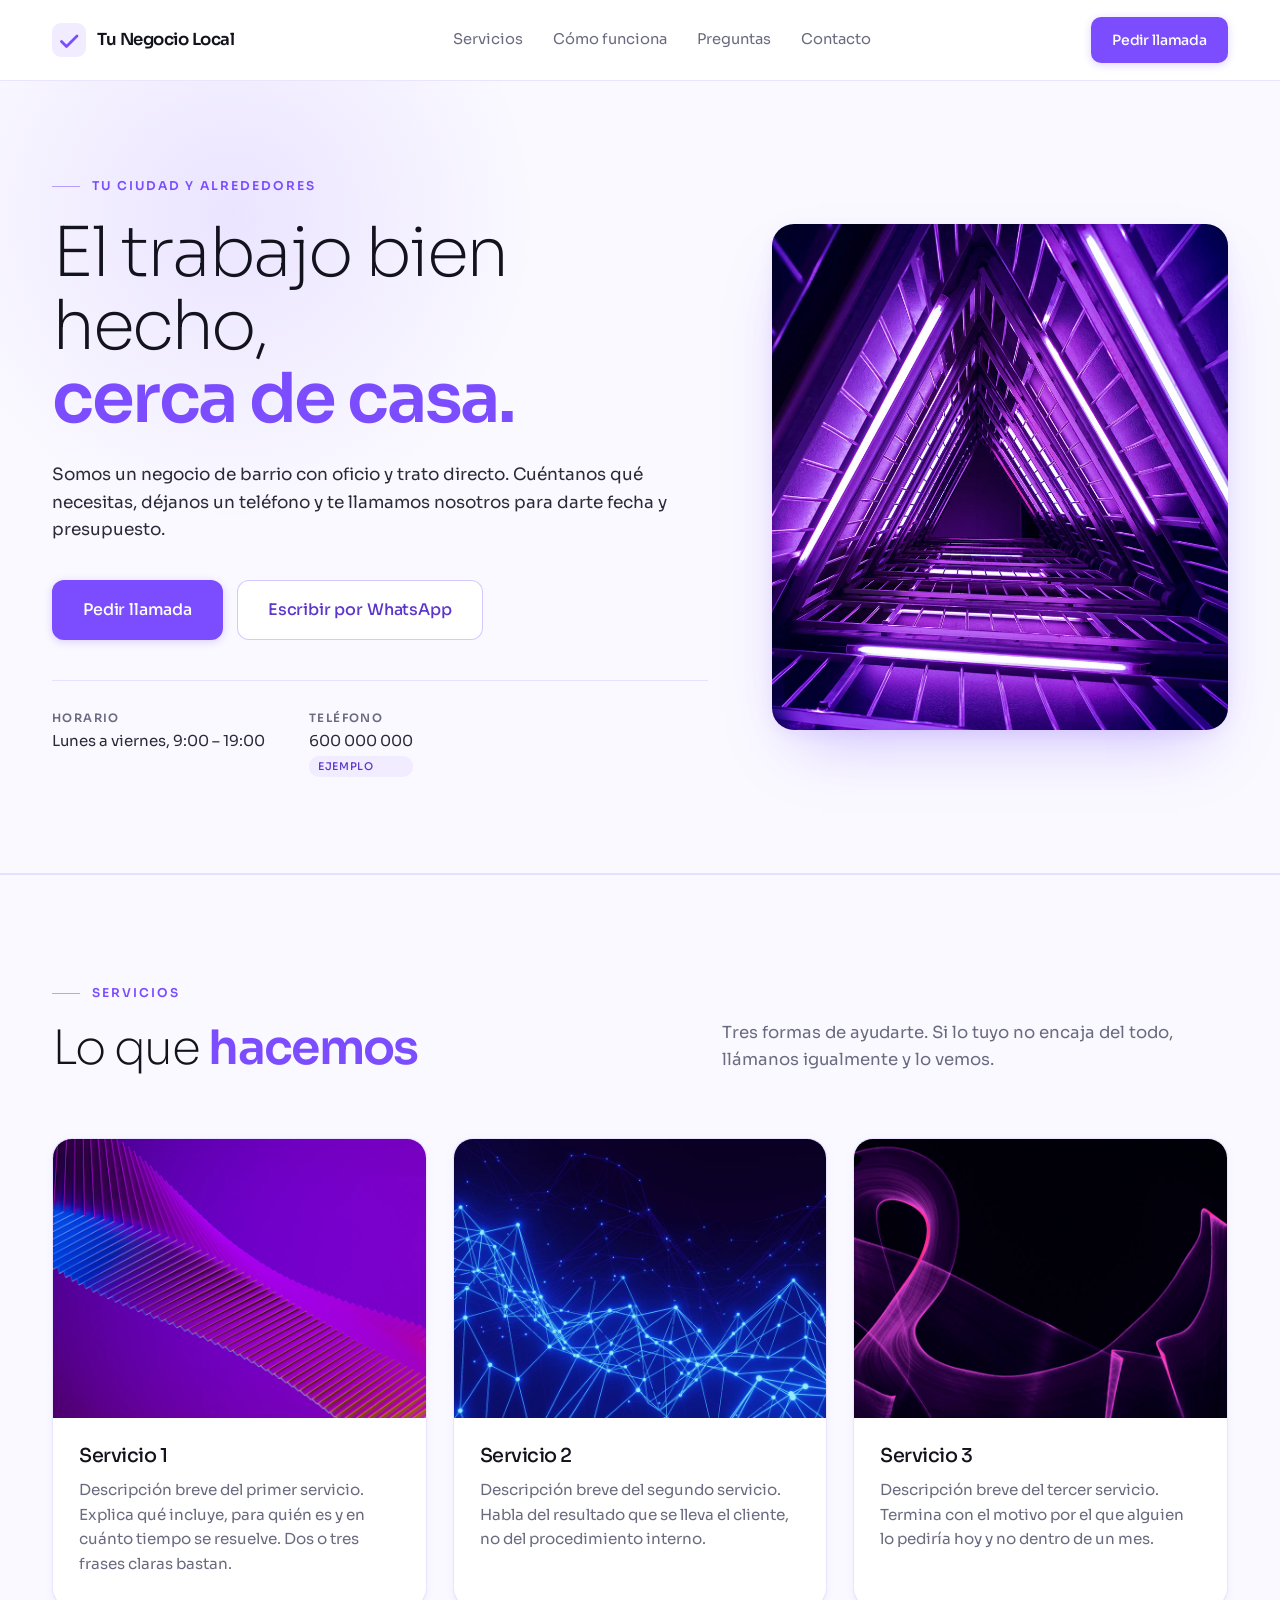
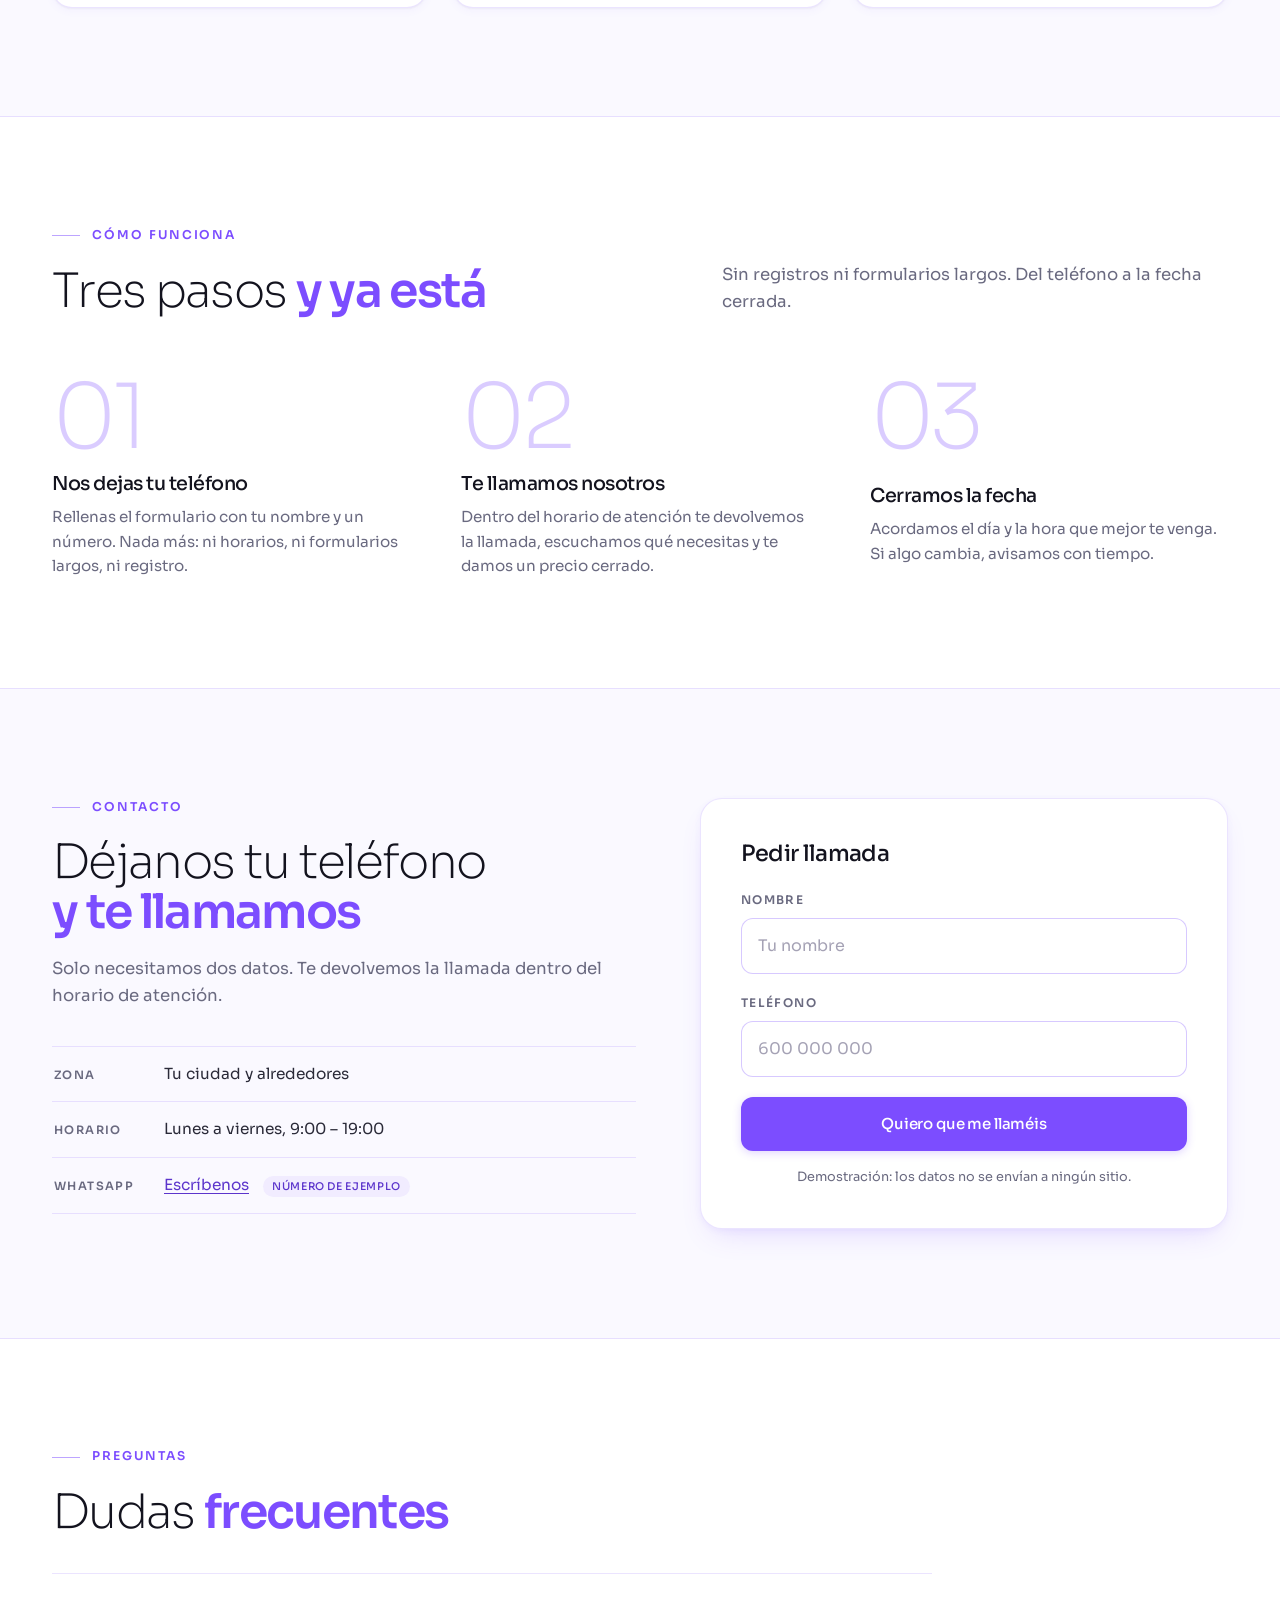
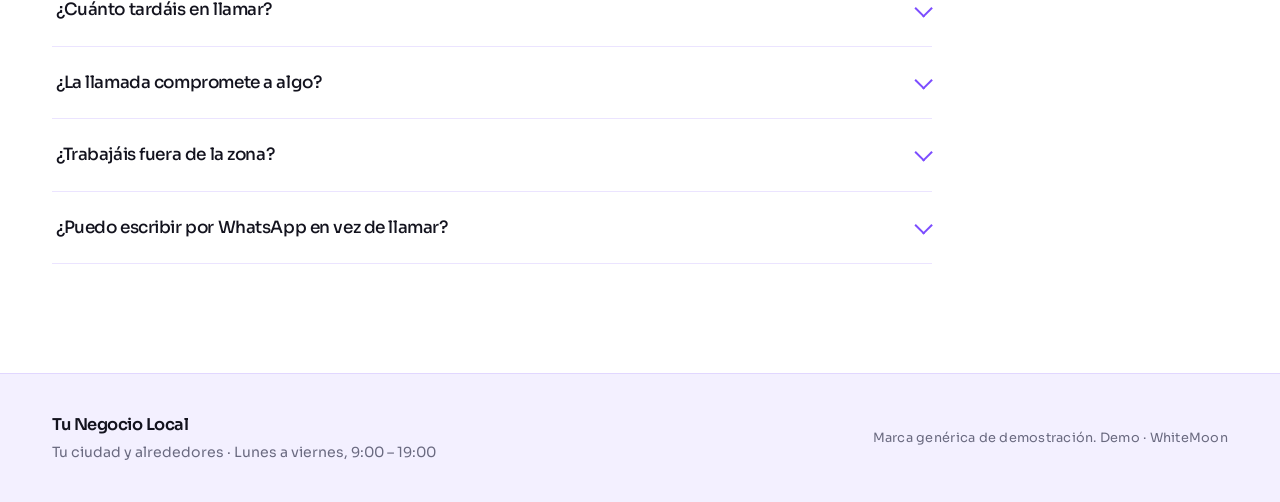
==== commit 4c4ec9bb: "feat: paleta WhiteMoon en claro y fotografia real de tecnologia Moderniza la landing sin tocar nada " ====
--- a/index.html
+++ b/index.html
@@ -7,10 +7,10 @@
 <meta name="googlebot" content="noindex, nofollow">
 <title>Tu Negocio Local</title>
 <meta name="description" content="Demostración de landing para negocio local. Datos ficticios.">
-<link rel="icon" href="data:image/svg+xml,%3Csvg xmlns='http://www.w3.org/2000/svg' viewBox='0 0 32 32'%3E%3Crect width='32' height='32' rx='7' fill='%23e9f3ef'/%3E%3Cpath d='M9 17.5l4.5 4.5L23 12' fill='none' stroke='%231d6b56' stroke-width='2.6' stroke-linecap='round' stroke-linejoin='round'/%3E%3C/svg%3E">
+<link rel="icon" href="data:image/svg+xml,%3Csvg xmlns='http://www.w3.org/2000/svg' viewBox='0 0 32 32'%3E%3Crect width='32' height='32' rx='8' fill='%23f1ecff'/%3E%3Cpath d='M9 17.5l4.5 4.5L23 12' fill='none' stroke='%237c4dff' stroke-width='2.8' stroke-linecap='round' stroke-linejoin='round'/%3E%3C/svg%3E">
 <link rel="preconnect" href="https://fonts.googleapis.com">
 <link rel="preconnect" href="https://fonts.gstatic.com" crossorigin>
-<link href="https://fonts.googleapis.com/css2?family=Fraunces:opsz,wght@9..144,500;9..144,600&family=Sora:wght@300;400;500;600&display=swap" rel="stylesheet">
+<link href="https://fonts.googleapis.com/css2?family=Sora:wght@200;300;400;500;600;700&display=swap" rel="stylesheet">
 <link rel="stylesheet" href="assets/styles.css">
 </head>
 <body>
@@ -22,7 +22,7 @@
   <div class="wrap nav__inner">
     <a class="brand" href="#top">
       <span class="brand__mark" aria-hidden="true">
-        <svg viewBox="0 0 32 32" width="32" height="32"><rect width="32" height="32" rx="8" fill="#e9f3ef"/><path d="M9 17.5l4.5 4.5L23 12" fill="none" stroke="#1d6b56" stroke-width="2.6" stroke-linecap="round" stroke-linejoin="round"/></svg>
+        <svg viewBox="0 0 34 34" width="34" height="34"><rect width="34" height="34" rx="9" fill="#f1ecff"/><path d="M9.5 18.5l5 5L25 13" fill="none" stroke="#7c4dff" stroke-width="2.8" stroke-linecap="round" stroke-linejoin="round"/></svg>
       </span>
       <span class="brand__name" data-brand-name>Tu Negocio Local</span>
     </a>
@@ -66,7 +66,12 @@
       </div>
 
       <figure class="hero__figure">
-        <img src="assets/img/hero.svg" alt="" width="900" height="1080" loading="eager">
+        <picture>
+          <source srcset="assets/img/hero.webp" type="image/webp">
+          <img src="assets/img/hero.jpg" width="900" height="1000"
+               alt="Estructura de vigas iluminada por tubos de neón violeta que forma un túnel triangular en perspectiva"
+               loading="eager" fetchpriority="high" decoding="async">
+        </picture>
       </figure>
     </div>
   </section>
@@ -75,15 +80,22 @@
   <section class="section section--soft" id="servicios">
     <div class="wrap">
       <header class="section__head">
-        <p class="eyebrow"><span class="eyebrow__rule"></span>Servicios</p>
-        <h2>Lo que hacemos</h2>
+        <div>
+          <p class="eyebrow"><span class="eyebrow__rule"></span>Servicios</p>
+          <h2>Lo que <em>hacemos</em></h2>
+        </div>
         <p class="section__lead">Tres formas de ayudarte. Si lo tuyo no encaja del todo, llámanos igualmente y lo vemos.</p>
       </header>
 
       <div class="cards">
         <article class="card" data-reveal style="--i:0">
           <figure class="card__media">
-            <img src="assets/img/servicio-1.svg" alt="" width="800" height="600" loading="lazy">
+            <picture>
+              <source srcset="assets/img/servicio-1.webp" type="image/webp">
+              <img src="assets/img/servicio-1.jpg" width="800" height="600"
+                   alt="Onda abstracta de finas líneas azules y violetas sobre un fondo morado degradado"
+                   loading="lazy" decoding="async">
+            </picture>
           </figure>
           <div class="card__body">
             <h3 data-svc="1">Servicio 1</h3>
@@ -93,7 +105,12 @@
 
         <article class="card" data-reveal style="--i:1">
           <figure class="card__media">
-            <img src="assets/img/servicio-2.svg" alt="" width="800" height="600" loading="lazy">
+            <picture>
+              <source srcset="assets/img/servicio-2.webp" type="image/webp">
+              <img src="assets/img/servicio-2.jpg" width="800" height="600"
+                   alt="Malla tridimensional de nodos y conexiones luminosas sobre fondo azul oscuro"
+                   loading="lazy" decoding="async">
+            </picture>
           </figure>
           <div class="card__body">
             <h3 data-svc="2">Servicio 2</h3>
@@ -103,7 +120,12 @@
 
         <article class="card" data-reveal style="--i:2">
           <figure class="card__media">
-            <img src="assets/img/servicio-3.svg" alt="" width="800" height="600" loading="lazy">
+            <picture>
+              <source srcset="assets/img/servicio-3.webp" type="image/webp">
+              <img src="assets/img/servicio-3.jpg" width="800" height="600"
+                   alt="Trazos curvos de luz violeta formando una figura abstracta sobre fondo negro"
+                   loading="lazy" decoding="async">
+            </picture>
           </figure>
           <div class="card__body">
             <h3 data-svc="3">Servicio 3</h3>
@@ -118,8 +140,11 @@
   <section class="section" id="como">
     <div class="wrap">
       <header class="section__head">
-        <p class="eyebrow"><span class="eyebrow__rule"></span>Cómo funciona</p>
-        <h2>Tres pasos y ya está</h2>
+        <div>
+          <p class="eyebrow"><span class="eyebrow__rule"></span>Cómo funciona</p>
+          <h2>Tres pasos <em>y ya está</em></h2>
+        </div>
+        <p class="section__lead">Sin registros ni formularios largos. Del teléfono a la fecha cerrada.</p>
       </header>
 
       <ol class="steps">
@@ -153,7 +178,7 @@
     <div class="wrap contacto">
       <div class="contacto__text">
         <p class="eyebrow"><span class="eyebrow__rule"></span>Contacto</p>
-        <h2>Déjanos tu teléfono<br>y te llamamos</h2>
+        <h2>Déjanos tu teléfono<br><em>y te llamamos</em></h2>
         <p class="section__lead">Solo necesitamos dos datos. Te devolvemos la llamada dentro del horario de atención.</p>
         <ul class="contacto__meta">
           <li><strong>Zona</strong><span data-zone>Tu ciudad y alrededores</span></li>
@@ -185,8 +210,8 @@
         <div class="success" id="success" hidden>
           <span class="success__check" aria-hidden="true">
             <svg viewBox="0 0 96 96" width="96" height="96">
-              <circle class="success__ring" cx="48" cy="48" r="42" fill="none" stroke="#1d6b56" stroke-width="5"/>
-              <path class="success__tick" d="M30 49.5 42.5 62 67 37" fill="none" stroke="#1d6b56" stroke-width="7" stroke-linecap="round" stroke-linejoin="round"/>
+              <circle class="success__ring" cx="48" cy="48" r="42" fill="none" stroke-width="5"/>
+              <path class="success__tick" d="M30 49.5 42.5 62 67 37" fill="none" stroke-width="7" stroke-linecap="round" stroke-linejoin="round"/>
             </svg>
           </span>
           <p class="success__text">Datos completados. Ahora te llamamos.</p>
@@ -200,8 +225,10 @@
   <section class="section" id="faq">
     <div class="wrap faq">
       <header class="section__head section__head--tight">
-        <p class="eyebrow"><span class="eyebrow__rule"></span>Preguntas</p>
-        <h2>Dudas frecuentes</h2>
+        <div>
+          <p class="eyebrow"><span class="eyebrow__rule"></span>Preguntas</p>
+          <h2>Dudas <em>frecuentes</em></h2>
+        </div>
       </header>
 
       <div class="faq__list">
--- a/assets/styles.css
+++ b/assets/styles.css
@@ -1,37 +1,46 @@
 /* ============================================================
    Pack Lead — landing de demostración · WhiteMoon
-   Estética clara / editorial. Reskin: tokens de :root + CONFIG
-   en assets/app.js
+   Identidad WhiteMoon en claro: blanco + morado.
+   Reskin: tokens de :root + CONFIG en assets/app.js
    ============================================================ */
 
 :root{
+  /* superficies */
   --white:#fff;
-  --bg-soft:#faf8f4;
-  --bg-tint:#f3f0ea;
+  --bg-soft:#faf9ff;
+  --bg-tint:#f3f0ff;
   --surface:#fff;
 
-  --text:#23232b;
-  --ink-2:#3d3d48;
-  --muted:#6b6b78;
-
-  --accent:#1d6b56;
-  --accent-2:#2e8f74;
-  --accent-deep:#14503f;
-  --accent-chip:#e9f3ef;
-
-  --line:#e8e5de;
-  --line-2:#d8d4cb;
-
-  --sh-sm:0 1px 2px rgba(35,35,43,.05), 0 2px 8px rgba(35,35,43,.04);
-  --sh-md:0 2px 6px rgba(35,35,43,.05), 0 12px 28px -12px rgba(35,35,43,.16);
-  --sh-lg:0 4px 12px rgba(35,35,43,.06), 0 26px 60px -26px rgba(29,107,86,.28);
-
-  --display:'Fraunces',Georgia,'Times New Roman',serif;
+  /* texto */
+  --text:#13131e;
+  --ink-2:#2a2a38;
+  --muted:#6a6a80;
+
+  /* morado WhiteMoon */
+  --p:#7c4dff;
+  --p2:#9d70ff;
+  --p-dark:#5c35cc;
+  --p-chip:#f1ecff;
+
+  /* verde solo para el estado de éxito */
+  --ok:#16a34a;
+  --ok-soft:#eaf7ef;
+
+  /* líneas */
+  --line:rgba(124,77,255,.15);
+  --line-2:rgba(124,77,255,.3);
+
+  /* sombras moradas suaves */
+  --sh-sm:0 1px 2px rgba(19,19,30,.04), 0 2px 10px rgba(124,77,255,.06);
+  --sh-md:0 2px 6px rgba(124,77,255,.06), 0 14px 30px -12px rgba(124,77,255,.2);
+  --sh-lg:0 4px 14px rgba(124,77,255,.08), 0 30px 64px -26px rgba(124,77,255,.38);
+
   --body:'Sora',system-ui,-apple-system,'Segoe UI',sans-serif;
 
   --maxw:1240px;
   --nav-h:80px;
   --t:.22s cubic-bezier(.4,0,.2,1);
+  --t-slow:.3s cubic-bezier(.4,0,.2,1);
 }
 
 *{margin:0;padding:0;box-sizing:border-box}
@@ -53,38 +62,34 @@
 button,input{font:inherit;color:inherit}
 [hidden]{display:none!important}
 
-h1,h2,h3{
-  font-family:var(--display);
-  font-weight:600;
-  color:var(--text);
-  line-height:1.08;
-  letter-spacing:-.018em;
-}
-h1{font-size:clamp(2.35rem,5.4vw,4.15rem);max-width:15ch}
-h1 .accent{display:block;color:var(--accent)}
-h2{font-size:clamp(1.8rem,3.6vw,2.85rem)}
-h3{font-size:1.22rem;line-height:1.2}
+/* Contraste de pesos extremo: 200 en los titulares, 600 en los acentos */
+h1,h2,h3{color:var(--text);letter-spacing:-.035em;line-height:1.06}
+h1{font-size:clamp(2.4rem,5.6vw,4.3rem);font-weight:200;max-width:16ch}
+h1 .accent{display:block;color:var(--p);font-weight:600}
+h2{font-size:clamp(1.85rem,3.7vw,3rem);font-weight:200}
+h2 em{font-style:normal;font-weight:600;color:var(--p)}
+h3{font-size:1.2rem;font-weight:500;letter-spacing:-.025em;line-height:1.25}
 
 .wrap{max-width:var(--maxw);margin:0 auto;padding:0 32px}
 
 .skip{
   position:absolute;left:-9999px;top:0;z-index:200;
-  padding:12px 18px;background:var(--accent);color:#fff;border-radius:0 0 10px 0;
+  padding:12px 18px;background:var(--p);color:#fff;border-radius:0 0 10px 0;
 }
 .skip:focus{left:0}
 
 /* ---------- utilidades ---------- */
 .eyebrow{
   display:flex;align-items:center;gap:12px;
-  margin-bottom:18px;
-  font-size:.78rem;font-weight:600;letter-spacing:.14em;text-transform:uppercase;
-  color:var(--accent);
-}
-.eyebrow__rule{width:26px;height:1px;background:var(--accent);opacity:.55;flex:none}
+  margin-bottom:20px;
+  font-size:.76rem;font-weight:600;letter-spacing:.16em;text-transform:uppercase;
+  color:var(--p);
+}
+.eyebrow__rule{width:28px;height:1px;background:var(--p);opacity:.5;flex:none}
 
 .tag{
   display:inline-block;padding:2px 9px;border-radius:99px;
-  background:var(--bg-tint);color:var(--muted);
+  background:var(--p-chip);color:var(--p-dark);
   font-size:.66rem;font-weight:500;letter-spacing:.06em;text-transform:uppercase;
   vertical-align:middle;white-space:nowrap;
 }
@@ -93,13 +98,20 @@
 .btn{
   display:inline-flex;align-items:center;justify-content:center;gap:9px;
   padding:14px 26px;border-radius:12px;border:1px solid transparent;
-  font-size:.94rem;font-weight:500;letter-spacing:-.01em;
+  font-size:.94rem;font-weight:500;letter-spacing:-.01em;white-space:nowrap;
   transition:background var(--t),border-color var(--t),color var(--t),box-shadow var(--t),transform var(--t);
 }
-.btn--solid{background:var(--accent);color:#fff;box-shadow:var(--sh-sm)}
-.btn--solid:hover{background:var(--accent-deep);box-shadow:var(--sh-md);transform:translateY(-1px)}
-.btn--ghost{background:var(--white);color:var(--accent-deep);border-color:var(--line-2)}
-.btn--ghost:hover{border-color:var(--accent);background:var(--accent-chip)}
+.btn--solid{
+  background:var(--p);color:#fff;
+  box-shadow:0 2px 8px rgba(124,77,255,.24);
+}
+.btn--solid:hover{
+  background:var(--p-dark);
+  box-shadow:0 6px 20px rgba(124,77,255,.34);
+  transform:translateY(-1px);
+}
+.btn--ghost{background:var(--white);color:var(--p-dark);border-color:var(--line-2)}
+.btn--ghost:hover{border-color:var(--p);background:var(--p-chip);transform:translateY(-1px)}
 .btn--sm{padding:11px 20px;font-size:.88rem;border-radius:10px}
 .btn--lg{padding:16px 30px;font-size:1rem}
 .btn--block{display:flex;width:100%}
@@ -107,8 +119,8 @@
 /* ---------- nav ---------- */
 .nav{
   position:sticky;top:0;z-index:100;
-  background:rgba(255,255,255,.88);
-  backdrop-filter:blur(14px);-webkit-backdrop-filter:blur(14px);
+  background:rgba(255,255,255,.86);
+  backdrop-filter:blur(16px);-webkit-backdrop-filter:blur(16px);
   border-bottom:1px solid var(--line);
 }
 .nav__inner{
@@ -116,61 +128,83 @@
   display:flex;align-items:center;justify-content:space-between;gap:28px;
 }
 .brand{display:flex;align-items:center;gap:11px}
-.brand__mark{display:block;width:32px;height:32px;flex:none}
-.brand__name{
-  font-family:var(--display);font-weight:600;font-size:1.08rem;
-  color:var(--text);letter-spacing:-.02em;
-}
+.brand__mark{display:block;width:34px;height:34px;flex:none}
+.brand__name{font-weight:600;font-size:1.04rem;color:var(--text);letter-spacing:-.03em}
 .nav__links{display:flex;gap:30px}
 .nav__links a{
-  font-size:.92rem;color:var(--muted);
+  position:relative;font-size:.92rem;color:var(--muted);
   transition:color var(--t);
 }
-.nav__links a:hover{color:var(--accent-deep)}
-
-/* ---------- hero ---------- */
-.hero{background:var(--bg-soft);border-bottom:1px solid var(--line);overflow:hidden}
+.nav__links a::after{
+  content:'';position:absolute;left:0;right:0;bottom:-5px;height:1px;
+  background:var(--p);transform:scaleX(0);transform-origin:left;
+  transition:transform var(--t);
+}
+.nav__links a:hover{color:var(--p-dark)}
+.nav__links a:hover::after{transform:scaleX(1)}
+
+/* ---------- hero (asimétrico) ---------- */
+.hero{position:relative;background:var(--bg-soft);border-bottom:1px solid var(--line);overflow:hidden}
+.hero::before{
+  content:'';position:absolute;top:-25%;left:-8%;
+  width:52vw;height:52vw;max-width:720px;max-height:720px;
+  background:radial-gradient(circle,rgba(124,77,255,.12),transparent 65%);
+  pointer-events:none;
+}
 .hero__grid{
-  display:grid;grid-template-columns:1.05fr .95fr;
-  gap:clamp(32px,5vw,80px);align-items:center;
-  padding:clamp(56px,7vw,96px) 32px clamp(56px,7vw,96px);
-}
-.hero__desc{max-width:52ch;margin-top:24px;font-size:1.06rem;color:var(--ink-2)}
-.hero__actions{display:flex;flex-wrap:wrap;gap:14px;margin-top:34px}
+  position:relative;
+  display:grid;grid-template-columns:1.18fr .82fr;
+  gap:clamp(32px,5vw,84px);align-items:center;
+  padding:clamp(60px,7.5vw,104px) 32px clamp(60px,7.5vw,104px);
+}
+.hero__desc{max-width:52ch;margin-top:26px;font-size:1.06rem;color:var(--ink-2)}
+.hero__actions{display:flex;flex-wrap:wrap;gap:14px;margin-top:36px}
 .hero__meta{
   list-style:none;display:flex;flex-wrap:wrap;gap:12px 44px;
-  margin-top:38px;padding-top:26px;border-top:1px solid var(--line-2);
+  margin-top:40px;padding-top:28px;border-top:1px solid var(--line);
 }
 .hero__meta li{display:flex;flex-direction:column;gap:2px;font-size:.94rem}
 .hero__meta strong{
-  font-family:var(--body);font-size:.72rem;font-weight:600;
+  font-size:.72rem;font-weight:600;
   letter-spacing:.12em;text-transform:uppercase;color:var(--muted);
 }
 
 .hero__figure{
-  border-radius:20px;overflow:hidden;
+  position:relative;border-radius:22px;overflow:hidden;
   box-shadow:var(--sh-lg);
-  aspect-ratio:9/10;max-width:100%;
+  aspect-ratio:9/10;
 }
 .hero__figure img{width:100%;height:100%;object-fit:cover}
 
 /* ---------- secciones ---------- */
-.section{padding:clamp(64px,8vw,116px) 0}
+.section{padding:clamp(68px,8.5vw,124px) 0}
 .section--soft{background:var(--bg-soft);border-block:1px solid var(--line)}
-.section__head{max-width:60ch;margin-bottom:clamp(38px,5vw,60px)}
-.section__head--tight{margin-bottom:34px}
-.section__lead{margin-top:16px;font-size:1.04rem;color:var(--muted);max-width:52ch}
+
+/* cabecera asimétrica: título a la izquierda, entradilla desplazada */
+.section__head{
+  display:grid;grid-template-columns:1.1fr .9fr;
+  gap:clamp(20px,4vw,56px);align-items:end;
+  margin-bottom:clamp(40px,5vw,64px);
+}
+.section__head--tight{margin-bottom:36px}
+.section__lead{font-size:1.04rem;color:var(--muted);max-width:46ch}
+/* fuera de la rejilla de cabecera necesita separacion propia */
+.contacto__text .section__lead{margin-top:18px}
 
 /* ---------- tarjetas de servicio ---------- */
 .cards{display:grid;grid-template-columns:repeat(3,1fr);gap:26px}
 .card{
-  background:var(--surface);border:1px solid var(--line);border-radius:18px;
+  background:var(--surface);border:1px solid var(--line);border-radius:20px;
   overflow:hidden;box-shadow:var(--sh-sm);
-  transition:box-shadow var(--t),transform var(--t),border-color var(--t);
-}
-.card:hover{box-shadow:var(--sh-md);transform:translateY(-3px);border-color:var(--line-2)}
+  transition:box-shadow var(--t-slow),transform var(--t-slow),border-color var(--t);
+}
+.card:hover{box-shadow:var(--sh-md);transform:translateY(-4px);border-color:var(--line-2)}
 .card__media{aspect-ratio:4/3;background:var(--bg-tint);overflow:hidden}
-.card__media img{width:100%;height:100%;object-fit:cover}
+.card__media img{
+  width:100%;height:100%;object-fit:cover;
+  transition:transform .4s cubic-bezier(.4,0,.2,1);
+}
+.card:hover .card__media img{transform:scale(1.04)}
 .card__body{padding:26px 26px 30px}
 .card__body h3{margin-bottom:10px}
 .card__body p{font-size:.95rem;color:var(--muted)}
@@ -179,37 +213,36 @@
 .steps{list-style:none;display:grid;grid-template-columns:repeat(3,1fr);gap:clamp(28px,4vw,52px)}
 .step{display:grid;gap:16px}
 .step__num{
-  font-family:var(--display);font-weight:500;
-  font-size:clamp(3.6rem,7vw,5.6rem);line-height:.85;
-  letter-spacing:-.04em;color:var(--accent);opacity:.32;
+  font-size:clamp(3.6rem,7vw,5.8rem);font-weight:200;line-height:.85;
+  letter-spacing:-.06em;color:var(--p);opacity:.28;
 }
 .step h3{margin-bottom:9px}
 .step p{font-size:.95rem;color:var(--muted)}
 
 /* ---------- contacto + formulario ---------- */
 .contacto{
-  display:grid;grid-template-columns:1fr .9fr;
+  display:grid;grid-template-columns:1.05fr .95fr;
   gap:clamp(32px,5vw,72px);align-items:start;
 }
 .contacto__meta{
-  list-style:none;margin-top:34px;display:grid;gap:1px;
-  background:var(--line);border-block:1px solid var(--line);
+  list-style:none;margin-top:36px;border-top:1px solid var(--line);
 }
 .contacto__meta li{
   display:flex;align-items:baseline;gap:14px;flex-wrap:wrap;
-  padding:14px 2px;background:var(--bg-soft);font-size:.96rem;
+  padding:15px 2px;border-bottom:1px solid var(--line);font-size:.96rem;
 }
 .contacto__meta strong{
-  min-width:96px;font-family:var(--body);font-size:.72rem;font-weight:600;
+  min-width:96px;font-size:.72rem;font-weight:600;
   letter-spacing:.12em;text-transform:uppercase;color:var(--muted);
 }
-.contacto__meta a{color:var(--accent-deep);text-decoration:underline;text-underline-offset:3px}
+.contacto__meta a{color:var(--p-dark);text-decoration:underline;text-underline-offset:3px}
+.contacto__meta a:hover{color:var(--p)}
 
 .formbox{
-  background:var(--surface);border:1px solid var(--line);border-radius:20px;
+  background:var(--surface);border:1px solid var(--line);border-radius:22px;
   padding:clamp(28px,4vw,40px);box-shadow:var(--sh-md);
 }
-.form__title{margin-bottom:24px;font-size:1.4rem}
+.form__title{margin-bottom:24px;font-size:1.4rem;font-weight:500;letter-spacing:-.03em}
 
 .field{margin-bottom:20px}
 .field label{
@@ -222,74 +255,74 @@
   font-size:1rem;color:var(--text);
   transition:border-color var(--t),box-shadow var(--t);
 }
-.field input::placeholder{color:#a8a49c}
+.field input::placeholder{color:#a5a2b5}
 .field input:focus{
-  outline:none;border-color:var(--accent);
-  box-shadow:0 0 0 3px rgba(29,107,86,.12);
-}
-.field.is-bad input{border-color:#c0392b}
-.field.is-bad input:focus{box-shadow:0 0 0 3px rgba(192,57,43,.12)}
-.field__err{margin-top:7px;font-size:.84rem;color:#c0392b}
+  outline:none;border-color:var(--p);
+  box-shadow:0 0 0 3px rgba(124,77,255,.15);
+}
+.field.is-bad input{border-color:#d13438}
+.field.is-bad input:focus{box-shadow:0 0 0 3px rgba(209,52,56,.14)}
+.field__err{margin-top:7px;font-size:.84rem;color:#d13438}
 
 .form__legal,.success__legal{
   margin-top:16px;font-size:.8rem;color:var(--muted);text-align:center;
 }
 
-/* estado de éxito */
+/* estado de éxito — el verde se mantiene: es color semántico, no de marca */
 .success{text-align:center;padding:14px 0 6px;animation:okIn .34s cubic-bezier(.4,0,.2,1)}
 @keyframes okIn{from{opacity:0;transform:translateY(8px)}to{opacity:1;transform:none}}
 .success__check{display:inline-block;margin-bottom:20px}
 .success__ring{
+  stroke:var(--ok);
   stroke-dasharray:264;stroke-dashoffset:264;
   animation:draw .5s cubic-bezier(.5,0,.3,1) forwards;
 }
 .success__tick{
+  stroke:var(--ok);
   stroke-dasharray:70;stroke-dashoffset:70;
   animation:draw .34s cubic-bezier(.5,0,.3,1) .38s forwards;
 }
 @keyframes draw{to{stroke-dashoffset:0}}
 .success__text{
-  font-family:var(--display);font-weight:600;font-size:clamp(1.35rem,2.6vw,1.75rem);
-  line-height:1.2;letter-spacing:-.018em;color:var(--text);max-width:18ch;margin:0 auto;
+  font-size:clamp(1.35rem,2.6vw,1.8rem);font-weight:200;
+  line-height:1.18;letter-spacing:-.035em;color:var(--text);
+  max-width:18ch;margin:0 auto;
 }
 
 /* ---------- faq ---------- */
-.faq__list{display:grid;gap:1px;background:var(--line);border-block:1px solid var(--line);max-width:860px}
-.qa{background:var(--white)}
+.faq__list{border-top:1px solid var(--line);max-width:880px}
+.qa{border-bottom:1px solid var(--line)}
 .qa summary{
   list-style:none;cursor:pointer;
   display:flex;align-items:center;justify-content:space-between;gap:20px;
   padding:22px 4px;
-  font-family:var(--display);font-weight:600;font-size:1.1rem;color:var(--text);
-  letter-spacing:-.015em;
+  font-size:1.06rem;font-weight:500;color:var(--text);letter-spacing:-.025em;
   transition:color var(--t);
 }
 .qa summary::-webkit-details-marker{display:none}
 .qa summary::after{
   content:'';flex:none;width:11px;height:11px;
-  border-right:2px solid var(--accent);border-bottom:2px solid var(--accent);
+  border-right:2px solid var(--p);border-bottom:2px solid var(--p);
   transform:rotate(45deg) translateY(-3px);
   transition:transform var(--t);
 }
 .qa[open] summary::after{transform:rotate(225deg) translateY(-3px)}
-.qa summary:hover{color:var(--accent-deep)}
+.qa summary:hover{color:var(--p-dark)}
 .qa p{padding:0 4px 24px;max-width:64ch;font-size:.96rem;color:var(--muted)}
 
 /* ---------- footer ---------- */
-.foot{background:var(--bg-tint);border-top:1px solid var(--line-2)}
+.foot{background:var(--bg-tint);border-top:1px solid var(--line)}
 .foot__inner{
   display:flex;align-items:center;justify-content:space-between;gap:22px;flex-wrap:wrap;
   padding-block:38px;
 }
-.foot__brand strong{
-  font-family:var(--display);font-size:1.05rem;color:var(--text);letter-spacing:-.02em;
-}
+.foot__brand strong{font-size:1.02rem;font-weight:600;color:var(--text);letter-spacing:-.03em}
 .foot__brand p{font-size:.88rem;color:var(--muted);margin-top:3px}
 .foot__note{font-size:.8rem;color:var(--muted);letter-spacing:.02em}
 
 /* ---------- reveal ---------- */
 [data-reveal]{
-  opacity:0;transform:translateY(16px);
+  opacity:0;transform:translateY(18px);
   transition:opacity .5s cubic-bezier(.4,0,.2,1),transform .5s cubic-bezier(.4,0,.2,1);
   transition-delay:calc(var(--i,0) * 80ms);
 }
@@ -303,6 +336,7 @@
   .hero__grid{grid-template-columns:1fr;padding-inline:22px;gap:40px}
   /* el titular manda: la imagen va debajo y no ocupa toda la pantalla */
   .hero__figure{aspect-ratio:16/10;max-height:320px}
+  .section__head{grid-template-columns:1fr;align-items:start;gap:16px}
   .cards{grid-template-columns:1fr;gap:20px}
   .steps{grid-template-columns:1fr;gap:32px}
   .step{grid-template-columns:auto 1fr;align-items:start;gap:22px}
@@ -323,9 +357,20 @@
   .foot__inner{flex-direction:column;align-items:flex-start;gap:14px}
 }
 
+@media (max-width:380px){
+  .wrap{padding:0 14px}
+  .hero__grid{padding-inline:14px}
+  .nav__inner{gap:10px}
+  /* a esta anchura el nombre no cabe junto al CTA: manda la marca gráfica */
+  .brand__name{display:none}
+  .nav__cta{padding:9px 14px;font-size:.8rem}
+  .card__body,.formbox{padding-left:20px;padding-right:20px}
+}
+
 @media (prefers-reduced-motion:reduce){
   html{scroll-behavior:auto}
   *,*::before,*::after{animation-duration:.01ms!important;transition-duration:.01ms!important}
   [data-reveal]{opacity:1;transform:none}
   .success__ring,.success__tick{stroke-dashoffset:0}
-}
+  .card:hover .card__media img{transform:none}
+}
